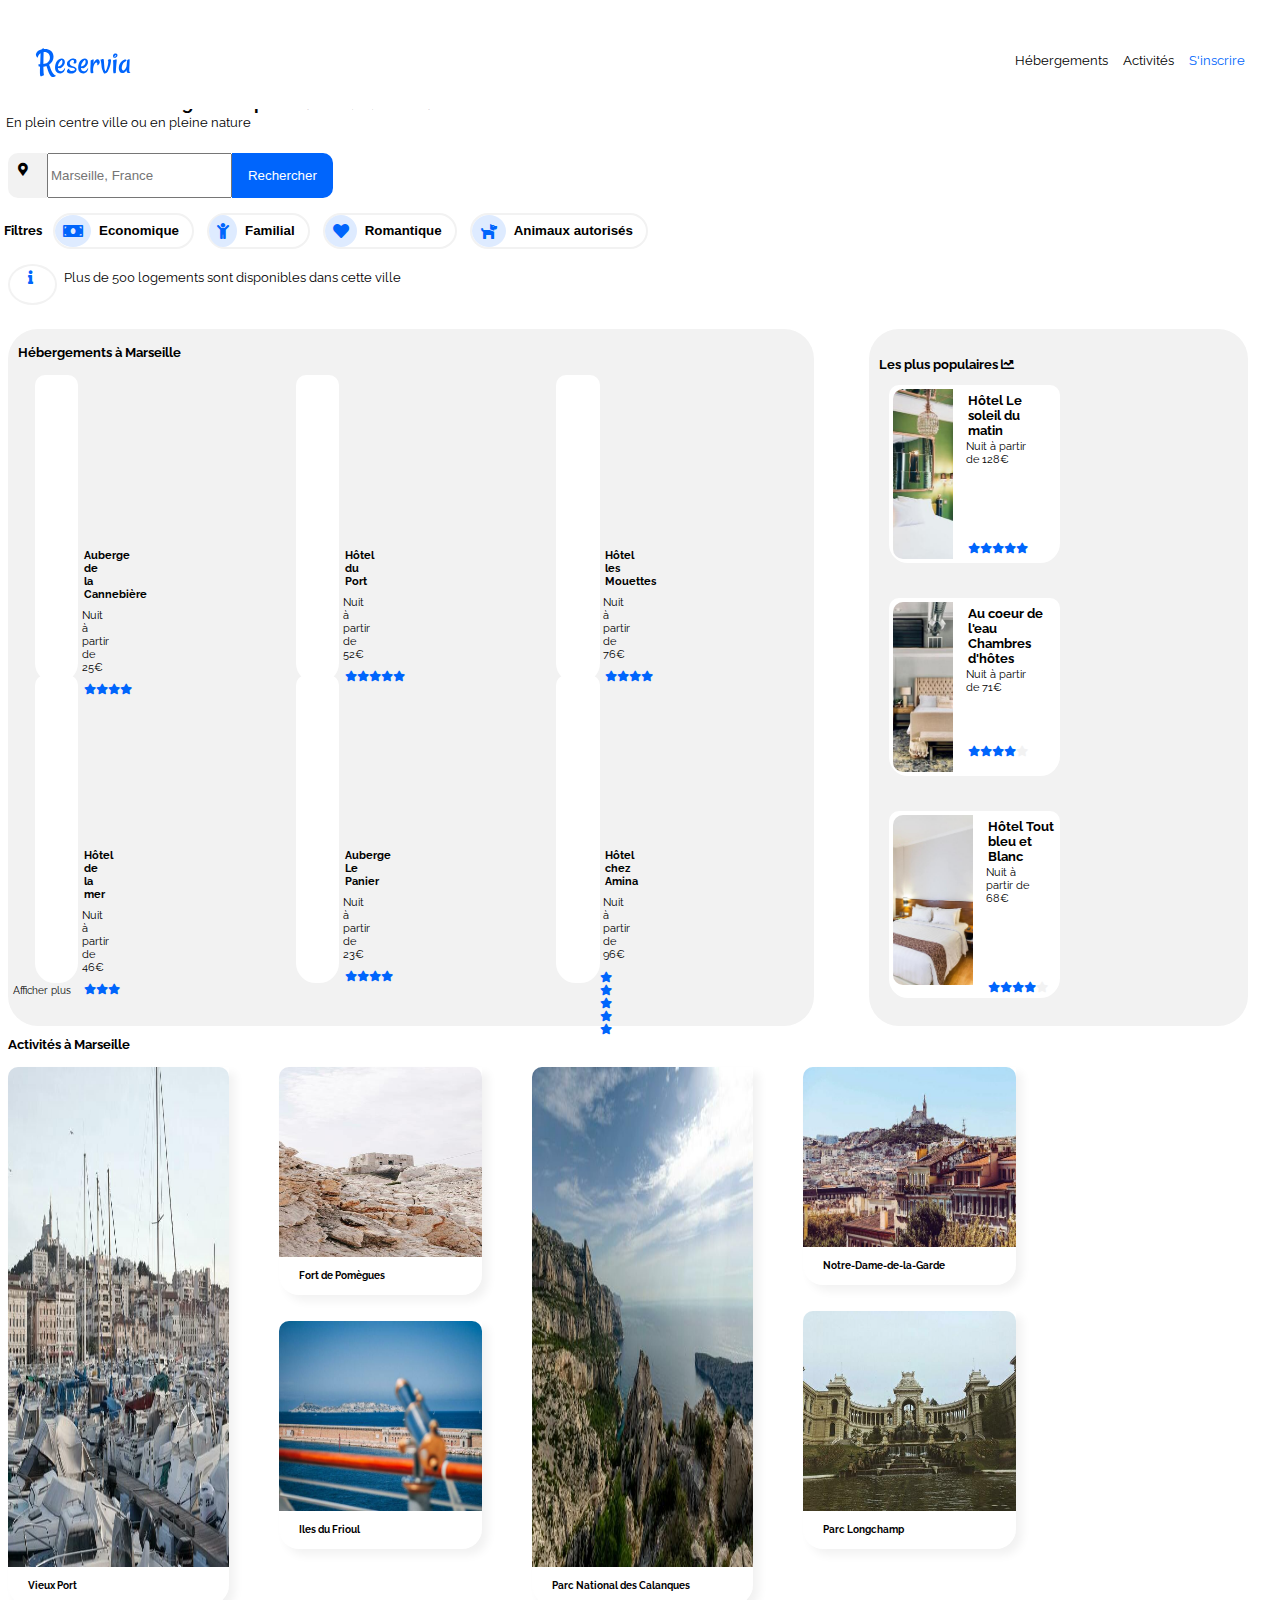
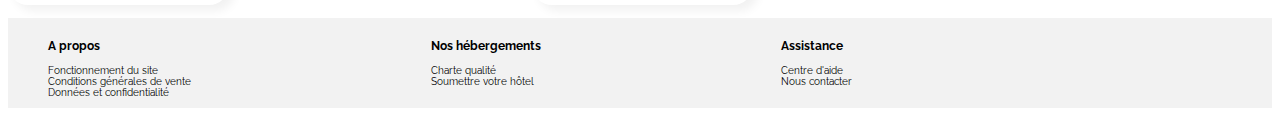
==== index.html @ f4770262 "maj" ====
<!DOCTYPE html>
<html lang=fr>
	<head>
		<meta charset="utf-8" />
		<link rel="stylesheet" href="reservia.css"/>
		<link rel="preconnect" href="https://fonts.gstatic.com">
		<link href="https://fonts.googleapis.com/css2?family=Raleway&display=swap" rel="stylesheet">
		<link rel="stylesheet" href="https://cdnjs.cloudflare.com/ajax/libs/font-awesome/5.13.1/css/all.min.css" /> <!--permet d'ajouter les icônes-->
		<title>Reservia</title>
	</head>

	<body>
		<header>
			<div class="Reservia_logo"><img src="images/logo/Reservia.svg" alt="Reservia" class= "titre"></div>
				<ul>
					<li class="menuH"><a href="#hebergements">Hébergements</a></li><!--Hébergements et activités ancres menant aux sections-->
					<li class="menuA"><a href="#Activites">Activités</a></li>
					<li class="inscription"><a href="#">S'inscrire</a></li>
				</ul>
		</header>

		<nav>
			<h2>Trouvez votre hébergement pour des vacances de rêve</h2>
			<p>En plein centre ville ou en pleine nature </p>

			<form method="post" action="traitement.php">
				<div class="rechercher">
					<i class="fas fa-map-marker-alt"></i>
					<input type="search" placeholder="Marseille, France" class="champs_recherche" /><input type="submit" value="Rechercher" class="bouton_rechercher"/><button type="submit" class="search_icon"><i class="fas fa-search"></i></button>
				</div>
				<br/>
				<div class="filtres">
						<p>Filtres</p>
						<div class="cash"><i class="fas fa-money-bill"></i><input type="button" value="Economique" class="money"></div>
						<div class="child"><i class="fas fa-child"></i><input type="button" value="Familial" class="famille"></div>
						<div class="heart"><i class="fas fa-heart"></i><input type="button" value="Romantique" class="romantique"></div>
						<div class="dog"><i class="fas fa-dog"></i><input type="button" value="Animaux autorisés" class="animaux"></div>
				</div>
			</form>
			<br/>
			<div class="info"><i class="fas fa-info"></i>Plus de 500 logements sont disponibles dans cette ville</div><br/>
		
		</nav>
		<section>
			<div id="hebergements">
				<h2>Hébergements à Marseille</h2>
				<div id="logements"> 
					<div id="Cannebiere" class="vignetteH ombre">
						<a href="" target="blank">
							<figure id="cannebiere">
								<figcaption id="cannebiere_text">
									<img src="images/hebergements/3_medium/marcus-loke-WQJvWU_HZFo-unsplash.jpg" alt="Auberge de la Cannebière" >
									<div id="textC">
										<h3>Auberge de la Cannebière</h3>
										<p>Nuit à partir de 25€</p>
										<div id="stars">
											<i class="fas fa-star"></i><i class="fas fa-star"></i><i class="fas fa-star"></i><i class="fas fa-star"></i><i class="fas fa-star stars_blank"></i>
										</div>
									</div>
								</figcaption>
							</figure>
						</a>
					</div>

					<div id="Port" class="vignetteH ombre">
						<a href="" target="blank">
							<figure id="port">
								<figcaption id="port_text">
									<img src="images/hebergements/4_small/fred-kleber-gTbaxaVLvsg-unsplash.jpg" alt="Hôtel du Port">
									<div id="textPort">
										<h3>Hôtel du Port</h3>
										<p>Nuit à partir de 52€</p>
										<div id="starsP">
											<i class="fas fa-star"></i><i class="fas fa-star"></i><i class="fas fa-star"></i><i class="fas fa-star"></i><i class="fas fa-star"></i>
										</div>
									</div>
								</figcaption>
							</figure>
						</a>
					</div>

					<div id="Mouette" class="vignetteH ombre">
						<a href="" target="blank">
							<figure id="mouettes">
								<figcaption id="mouettes_text">
									<img src="images/hebergements/4_small/reisetopia-B8WIgxA_PFU-unsplash.jpg" alt="Hôtel les Mouettes">
									<div id="textM">
										<h3>Hôtel les Mouettes</h3>
										<p>Nuit à partir de 76€</p>
										<div id="starsM">
											<i class="fas fa-star"></i><i class="fas fa-star"></i><i class="fas fa-star"></i><i class="fas fa-star"></i><i class="fas fa-star stars_blank"></i>	
										</div>
									</div>
								</figcaption>
							</figure>
						</a>
					</div>

					<div id="Mer" class="vignetteH ombre">
						<a href="" target="blank">
							<figure id="mer">
								<figcaption id="mer_text">
									<img src="images/hebergements/4_small/annie-spratt-Eg1qcIitAuA-unsplash.jpg" alt="Hôtel de la mer">
									<div id="textMer">
										<h3>Hôtel de la mer</h3>
										<p>Nuit à partir de 46€</p>
										<div id="starsMer">
											<i class="fas fa-star"></i><i class="fas fa-star"></i><i class="fas fa-star"></i><i class="fas fa-star stars_blank"></i><i class="fas fa-star stars_blank"></i>
										</div>
									</div>
								</figcaption>
							</figure>
						</a>
					</div>

					<div id="Panier" class="vignetteH ombre">
						<a href="" target="blank">
							<figure id="panier">
								<figcaption id="panier_text">
									<img src="images/hebergements/4_small/nicate-lee-kT-ZyaiwBe0-unsplash.jpg" alt="Auberge le Panier">
									<div id="textP">
										<h3>Auberge Le Panier</h3>
										<p>Nuit à partir de 23€</p>
										<div id="starspanier">
											<i class="fas fa-star"></i><i class="fas fa-star"></i><i class="fas fa-star"></i><i class="fas fa-star"></i><i class="fas fa-star stars_blank"></i>
										</div>
									</div>
								</figcaption>
							</figure>
						</a>
					</div>

					<div id="Amina" class="vignetteH ombre">
						<a href="" target="blank">
							<figure id="amina">
								<figcaption id="amina_text">
									<img src="images/hebergements/4_small/febrian-zakaria-M6S1WvfW68A-unsplash.jpg" alt="Hôtel chez Amina">
									<div id="textA">
										<h3>Hôtel chez Amina</h3>
										<p>Nuit à partir de 96€</p>
										<div id="starsA">
											<i class="fas fa-star"></i><i class="fas fa-star"></i><i class="fas fa-star"></i><i class="fas fa-star"></i><i class="fas fa-star"></i>
										</div>
									</div>
								</figcaption>
							</figure>
						</a>
					</div>
				</div>
				<div id="afficher"><a href="" target="blank">Afficher plus</a></div>
			</div>
			<aside>
				<div id="populaires">
				<h3>Les plus populaires <i class="fas fa-chart-line"></i></h3>
					<div id="pop">
						<div id="Soleil" class="vignetteP">
							<a href="" target="blank">
								<figure id="soleil">
									<figcaption id="text_soleil">
										<img src="images/hebergements/4_small/emile-guillemot-Bj_rcSC5XfE-unsplash.jpg" alt="Hôtel Le soleil du matin">
										<div id="text_sun">
											<h3>Hôtel Le soleil du matin</h3>
											<p>Nuit à partir de 128€</p><br/>
											<div id="starsS" class="starsPop">
												<i class="fas fa-star"></i><i class="fas fa-star"></i><i class="fas fa-star"></i><i class="fas fa-star"></i><i class="fas fa-star"></i>
											</div>
										</div>
									</figcaption>
								</figure>
							</a>
						</div>

						<div id="Eau" class="vignetteP">
							<a href="" target="blank">
								<figure id="eau">
									<figcaption id="text_eau">
										<img src="images/hebergements/4_small/aw-creative-VGs8z60yT2c-unsplash.jpg" alt="Au coeur de l'eau chambres d'hôtes">
										<div id="text_water">
											<h3>Au coeur de l'eau Chambres d'hôtes</h3>
											<p>	Nuit à partir de 71€</p><br/>
											<div id="starsE" class="starsPop">
												<i class="fas fa-star"></i><i class="fas fa-star"></i><i class="fas fa-star"></i><i class="fas fa-star"></i><i class="fas fa-star stars_blank_b"></i>
											</div>
										</div>
									</figcaption>
								</figure>
							</a>
						</div>

						<div id="Blanc" class="vignetteP">
							<a href="" target="blank">
								<figure id="blanc">
									<figcaption id="text_blanc">
										<img src="images/hebergements/4_small/febrian-zakaria-sjvU0THccQA-unsplash.jpg" alt="Hôtel tout bleu et blanc">
										<div id="text_white">
											<h3>Hôtel Tout bleu et Blanc</h3>
											<p>Nuit à partir de 68€</p><br/>
											<div id="starsB" class="starsPop">
												<i class="fas fa-star"></i><i class="fas fa-star"></i><i class="fas fa-star"></i><i class="fas fa-star"></i><i class="fas fa-star stars_blank_b"></i>
											</div>	
										</div>
									</figcaption>
								</figure>
							</a>	
						</div>
					</div>
				</div>
			</aside>
		</section>

		<article>
			<h2>Activités à Marseille</h2>
			<div id="Activites">
				<div id="Vieux" class="vignetteA ombre">
					<a href="" target="blank">
						<figure id="Vieux_port" >
							<figcaption id="Vieux_port_text">
							<img src="images/activites/4_small/reno-laithienne-QUgJhdY5Fyk-unsplash.jpg" alt="Vieux Port">
							<h3>Vieux Port</h3>
							</figcaption>
						</figure>
					</a>
				</div>

				<div id="fort_iles">
					<div id="Pomegues" class="vignetteA ombre">
						<a href="" target="blank">
							<figure id="Fort">
								<figcaption id="Fort_text">
								<img src="images/activites/4_small/paul-hermann-QFTrLdQIRhI-unsplash.jpg" alt="Fort de Pomègues">
								<h3>Fort de Pomègues</h3>
								</figcaption>
							</figure>
						</a>
					</div>

					<div id="frioul" class="vignetteA ombre">
						<a href="" target="blank">
							<figure id="Iles">
								<figcaption id="Iles_text">
								<img src="images/activites/4_small/kevin-hikari-rV_Qd1l-VXg-unsplash.jpg" alt="Iles du Frioul">
								<h3>Iles du Frioul</h3>
								</figcaption>
							</figure>
						</a>
					</div>
				</div>

				<div id="Calanques" class="vignetteA ombre">
					<a href="" target="blank">
						<figure id="calanques">
							<figcaption id="calanques_text">
							<img src="images/activites/4_small/kilyan-sockalingum-NR8-cBCN3aI-unsplash.jpg" alt="Parc National des Calanques">
							<h3>Parc National des Calanques</h3>
							</figcaption>
						</figure>
					</a>
				</div>

				<div id="garde_longchamp">
					<div id="Dame" class="vignetteA ombre">
						<a href="" target="blank">
							<figure id="Garde">
								<figcaption id="garde_text">
								<img src="images/activites/4_small/florian-wehde-xW9e8gdotxI-unsplash.jpg" alt="Notre Dame de la Garde">
								<h3>Notre-Dame-de-la-Garde</h3>
								</figcaption>
							</figure>
						</a>
					</div>

					<div id="longchamp" class="vignetteA ombre">
						<a href="" target="blank">
							<figure id="Longchamp">
								<figcaption id="longchamp_text">
								<img src="images/activites/4_small/lena-paulin-wH2-EJoDcV0-unsplash.jpg" alt="Parc Longchamp">
								<h3>Parc Longchamp</h3>
								</figcaption>
							</figure>
						</a>
					</div>
				</div>
			</div>
		</article>
		
		<footer>
			<ul>
				<li><h3>A propos</h3></li>
				<li><a href="#">Fonctionnement du site</a></li>
				<li><a href="#">Conditions générales de vente</a></li>
				<li><a href="#">Données et confidentialité</a></li>
			</ul>

			<ul>
				<li><h3>Nos hébergements</h3></li>
				<li><a href="#">Charte qualité</a></li>
				<li><a href="#">Soumettre votre hôtel</a></li>
			</ul>

			<ul>
				<li><h3>Assistance</h3></li>
				<li><a href="#">Centre d'aide</a></li>
				<li><a href="#">Nous contacter</a></li>
			</ul>
		</footer>

	</body>
</html>
---- reservia.css ----
body
{
    background-color: white;
    font-family: 'Raleway', sans-serif;
}

.Reservia_logo
{
    position: fixed;
    top: 0;
    left: 0;
    padding-left: 15px;
    width: 100%;
    background-color: white;
    border: 20px white solid;
    border-radius: 10px 10px 10px 10px;
    padding-top: 20px;
}

header
{
    display: inline-block;
    justify-content: space-between;
    width: 100%;
    height: 60px;
    padding-top: 5px;
}

header ul
{
    display: flex;
    flex-wrap: wrap;
    list-style: none ; 
    vertical-align: top;
    margin-top: 5px;
    padding-top: 8px;
    position: fixed;
    top:0;
    right: 0;
    background-color:white;
    border: 20px white solid;
    border-radius: 10px 10px 10px 10px;
}

header li
{
    display: flex;
    margin-right: 15px;
    font-size: small;
    padding-top: 20px;
}

header li:hover
{
   color: #0065FC; 
   border-top: 2px #0065FC solid;
}



a
{
    color: black;
    text-decoration: none;
}

a:visited
{
    color: black;
    text-decoration: none;
}

a:active
{
    color: black;
    text-decoration: none;
}

.inscription a
{
    color: #0065FC;
}


h2
{
    font-size: large;
    font-weight: bolder;
    margin-bottom: auto;
    padding-bottom: 2px;
}


nav p
{
    font-size: smaller;
    padding-top: 2px;
    height: 15px;
}

.fa-map-marker-alt
{
    background: #F2F2F2;
    font-size: small;
    border: 10px #F2F2F2 solid;
    border-radius: 10px 0px 0px 10px;
    width:1.5%;
}

.rechercher
{
   display: flex;
   height: 45px;
   font-size: small;
   margin-top: 25px;
}

.search_icon
{
    display: none;
}

.bouton_rechercher
{
    color: white;
    background:#0065FC;
    border: 10px #0065FC solid;
    border-radius: 0px 10px 10px 0px;
}

.filtres, p, .cash, .child, .heart, .dog
{
    display: flex;
    align-items: center;
    margin: -2px;
    padding-right: 5px;
    justify-content:left;
    margin-right: 15px;
}

.filtres p
{
    font-weight: bold;
    margin-right: 8px;
    margin-top: -5px;
}

.filtres .fa-money-bill, .fa-child, .fa-heart, .fa-dog
{
    color:#0065FC;
    background-color: #DEEBFF; 
    border: 8px #DEEBFF solid;
    border-radius: 50%; 
}

.cash, .child, .heart, .dog
{
    border: 2px #F2F2F2 solid;
    border-radius:30px;
    width: auto;
}

.money, .famille, .romantique, .animaux
{
    background-color: white;
    border: 2px white solid;
    font-weight: bold;
}

.filtres :hover
{
    text-decoration: underline;
    color: #0065FC;
}

.info
{
    font-size: smaller;  
}

.fa-info
{
    color:#0065FC;
    border: #F2F2F2 solid 2px;
    border-radius: 50%;
    margin-right: 0.5%;
    width:1.5%;
    height: 32px;
    padding-left: 0.9%;
    padding-top: 5px;
}
#hebergements
{
    background-color: #F2F2F2;
    border-radius: 30px ;
    width: 100%;
    margin-right: 5px;
    margin-top: 5px;
    padding-top: 5px;
    padding-bottom: 15px;
    display: inline-block;
    vertical-align: top;
}

#logements
{
    display: grid;
    grid-template-columns: 30% 30% 30%;
    grid-template-rows: 300px 300px;
    margin-right: 10px;
    margin-left: 10px;
    column-gap: 25px;
}
#Cannebiere
{
    grid-column: 1;
    grid-row: 1;
}

#Port
{
    grid-column: 2;
    grid-row: 1;
}

#Mouette
{
    grid-column: 3;
    grid-row: 1;
}



#hebergements h2
{
    font-size: small;
    padding-left: 10px;
    padding-bottom: 15px;
}


#afficher
{
    font-size: x-small;
    text-decoration: none;
    color : black;
    padding-left: 5px;
    padding-bottom: 10px;
    padding-top: 10px;
}

.vignetteH
{
    background-color: white;
    border: 4px white solid;
    border-radius: 10px 10px 20px 20px;
    font-size: small;
    text-decoration: none;
    width: 100%;
    margin-left: 10px;
    height: 300px;
    
}

#cannebiere, #port, #mouettes, #mer, #panier, #amina
{
    height: 300px;
}

#cannebiere_text, #port_text, #mouettes_text, #mer_text, #panier_text
{
    height: 300px;
}
.vignetteH img
{
    border-radius: 10px 10px 0px 0px;
    height: 144px;
    object-fit:cover;
    width: 100%;
}

.vignetteH h3
{
    font-size: smaller;
    text-decoration: none ;
    color:black;
    font-weight: bold;
    padding-left: 5px;
    margin-bottom: 10px ;
    margin-top: 10px;
}

.vignetteH p
{
    font-size: smaller;
    text-decoration: none;
    color: black;
    padding-left: 5px;
    margin-bottom: 10px;
}

#stars , #starsP, #starsM, #starsMer, #starspanier
{
    font-size: smaller;
    text-decoration: none;
    color: #0065FC;
    padding-left: 5px;
    display: flex;
}

.stars_blank
{
    color: #F2F2F2;
}

#starsA
{
    font-size: smaller;
    text-decoration: none;
    color: #0065FC;
}

section
{
    display: flex;
}

#populaires
{
    background-color: #F2F2F2;
    border-radius: 30px ;
    width: 80%;
    margin-right: 5px;
    margin-top: 5px;
    padding-top: 15px;
    margin-left: 50px;
    padding-bottom: 15px;
    padding-right: 17px;
}

#populaires h3
{
    font-size: small;
    padding-left: 10px;
}

.vignetteP
{
    width: 95%;
    height: 200px;
}

#eau, #soleil, #blanc
{
    background-color: white;
    border: 4px white solid;
    border-radius: 10px 10px 20px 19px;
    width: 100%;
    font-size: small;
    text-decoration: none;
    margin-inline-start: 20px;
}

#eau img, #soleil img, #blanc img
{
    border-radius: 10px 0px 0px 10px;
    height: 170px; 
    object-fit: cover;
    margin-right: 15px;
    width: 40%;
}

#text_eau, #text_soleil, #text_blanc
{
    font-size: smaller;
    text-decoration: none ;
    color:black;
    display: flex;
    align-content: space-around;
    width: 100%;
}

#text_eau h3, #text_soleil h3, #text_blanc h3
{
    margin-bottom: 4px;
    padding-left: 0;
    margin-top: 4px;
}

#starsE, #starsS, #starsB
{
    color: #0065FC;
    padding-top: 40px;
}

#starsS, #starsB
{
    padding-top: 65px;
}

.stars_blank_b
{
    color: #F2F2F2;
}

article h2
{
    font-size: small;
}

#Activites
{
    display: flex;
    flex-wrap: wrap;
    justify-content: flex-start;
    height: auto;
}

#Activites h3
{
    font-size: x-small;
    padding-left: 20px;
}

#Vieux_port
{
    background-color: white;
    box-shadow: 6px 6px 10px #F2F2F2;
    border-bottom: 4px white solid;
    border-bottom-left-radius: 20px;
    border-bottom-right-radius: 20px;
    width: 30%;
    font-size: small;
    text-decoration: none;
    margin-right: 10px;
    margin-left: 0px;
}

#Vieux_port img
{
    border-radius: 10px 10px 0px 0px;
    height: 500px; 
    width: 100%;
    margin-right: 10px;
}

#Fort
{
    background-color: white;
    box-shadow: 6px 6px 10px #F2F2F2;
    border-bottom: 4px white solid;
    border-bottom-left-radius: 20px;
    border-bottom-right-radius: 20px;
    font-size: small;
    text-decoration: none;
    margin-right: 10px;
}

#Fort img
{
    border-radius: 10px 10px 0px 0px;
    width: 50%;
    margin-right: 10px;
}

#Iles
{
    background-color: white;
    box-shadow: 6px 6px 10px #F2F2F2;
    border-bottom: 4px white solid;
    border-bottom-left-radius: 20px;
    border-bottom-right-radius: 20px;
    font-size: small;
    text-decoration: none;
    margin-right: 10px;
}

#Iles img
{
    border-radius: 10px 10px 0px 0px;
    width: 100%;
    margin-right: 10px;
}

#fort_iles
{
    display: flex;
    flex-direction: column;
    width: 20%;
}

#fort_iles img
{
    height: 190px;
    width: 100%;
}

#calanques
{
    background-color: white;
    box-shadow: 6px 6px 10px #F2F2F2;
    border-bottom: 4px white solid;
    border-bottom-left-radius: 20px;
    border-bottom-right-radius: 20px;
    width: 30%;
    font-size: small;
    text-decoration: none;
    margin-right: 10px;
}

#calanques img
{
    border-radius: 10px 10px 0px 0px;
    height: 500px; 
    width: 100%;
    margin-right: 10px;
    margin-left: 0px;
}

#garde_longchamp
{
    display: flex;
    flex-direction: column;
    width:20% ;
}

#Garde
{
    background-color: white;
    box-shadow: 6px 6px 10px #F2F2F2;
    border-bottom: 4px white solid;
    border-bottom-left-radius: 20px;
    border-bottom-right-radius: 20px;
    font-size: small;
    text-decoration: none;
    margin-right: 0px;
    padding-left: 0px;
}

#Garde img
{
    border-radius: 10px 10px 0px 0px;
    height:180px; 
    width: 100%;
    margin-right: 0px;
}

#Longchamp
{
    background-color: white;
    box-shadow: 6px 6px 10px #F2F2F2;
    border-bottom: 4px white solid;
    border-bottom-left-radius: 20px;
    border-bottom-right-radius: 20px;
    font-size: small;
    text-decoration: none;
    margin-right: 0px;
}

#Longchamp img
{
    border-radius: 10px 10px 0px 0px;
    width: 100%;
    height: 200px;
    margin-right: 0px;
}

footer
{
    background-color: #F2F2F2;
    display: flex;
    flex-wrap: wrap;
    align-content: space-between ;
}

footer ul
{
    list-style: none;
    font-size: x-small;
    padding-right: 200px
}


@media screen and (min-width: 1440px)
{
    body
    {
        width: auto;
    }

    .search_icon
    {
    display: none;
    }

    .fa-info
    {
        width:1.4%;
        height: 32px;
        padding-left: 0.8%;
        padding-top: 5px;
    }

    #hebergements
    {
        width: 100%;
    }

    #populaires
    {
        width: auto;
    }

    .vignetteH
    {
        width: 100%;
        margin-left: 12px;
        height: 250px;
        margin-bottom: 35px;
    }

    #cannebiere, #port, #mouettes, #mer, #panier, #amina
    {
        margin:5px;
    }

    #Activites
    {
        width: auto;
    }

    #Vieux_port, #calanques
    {
        width: 17em;
    }

    #Vieux_port img, #calanques img
    {
        width: 100%;
    }

    #fort_iles, #garde_longchamp
    {
        width: 21%;
    }

    #fort_iles img, #garde_lonchamp img
    {
        width: 100%;
    }
}

@media screen and (max-width: 1440px)
{
    body
    {
        width: auto;
    }

    .search_icon
    {
    display: none;
    }

    .fa-info
    {
        width:2.2%;
        height: 32px;
        padding-left: 1.4%;
        padding-top: 5px;
    }

    #hebergements
    {
        width: auto;
    }


   .vignetteP
   {
       width: 45%;
   }

    #eau img, #soleil img
    {
        width: 37%;
    }

    #blanc img
    {
        width:49% ;
    }

    .vignetteH
    {
        width: 15%;
        margin-inline-start: 17px;
    }

    #cannebiere img, #port img, #mouettes img, #mer img, #panier img, #amina img
    {
        width: 100%;
    }

    #Activites
    {
        width: auto;
    }


    #Vieux_port, #calanques
    {
        width:17em;
    }

    #Vieux_port img, #calanques img
    {
        width: 100%;
        height: 500px;
    }

    #fort_iles, #garde_longchamp
    {
        width: 20%;
    }

    #fort_iles img, #garde_lonchamp img
    {
        width:100%;
    }
}

@media screen and (width: 1440px)
{
    .fa-info
    {
        width:1.5%;
        height: 32px;
        padding-left: 0.9%;
        padding-top: 5px;
    }
}

@media screen and (width: 1024px)
{
    body
    {
        width: auto;
    }

    .search_icon
    {
    display: none;
    }

    #hebergements
    {
        width: auto;
    }

    section 
    {
        display: flex;
        flex-direction: column-reverse;
    }

    #populaires
    {
        width: auto;
        margin-left: 0px;
        margin-right: 5px;
    }

    #pop
    {
        display: flex;
        flex-wrap: wrap;
        width: 85%;
    }

    .vignetteP
    {
        width: 85%;
    }
    
    #eau img, #soleil img, #blanc img
    {
        width: 30%;
    }
   

    #cannebiere, #port, #mouettes, #mer, #panier, #amina
    {
        width: 25%;
    
    }

    #cannebiere img, #port img, #mouettes img, #mer img, #panier img, #amina img
    {
        width: 100%;
    }

    #Activites
    {
        width: auto;

    }

    #Vieux_port, #calanques
    {
        width: 12em;
        height: 480px;
    }

    #Vieux_port img, #calanques img
    {
        width: 100%;
        height: 400px;
    }

    #fort_iles, #garde_longchamp
    {
        width: 18%;
    }

    #fort_iles img
    {
        width:100%;
        height: 115px;
    }

    #Garde img
    {
        width:100%;
        height: 100px;
    }

    #Longchamp img
    {
        width: 100%;
        height: 135px;
    }

    footer ul
    {
        padding-right: 10px;
    }
}

@media all and (device-width: 768px)
{
    body
    {
        width: auto;
    }

    .search_icon
    {
    display: none;
    }

    #hebergements
    {
        width: auto;
    }

    section 
    {
        display: flex;
        flex-direction: column-reverse;
    }

    #populaires
    {
        width: auto;
        margin-left: 0px;
        margin-right: 5px;
    }

    #pop
    {
        display: flex;
        flex-wrap: wrap;
        width: 89%;
    }

    #blanc img, #eau img, #soleil img
    {
        width: 30%;
    }

    .starsPop
    {
        margin-top: 30px;
    }


    #cannebiere, #port, #mouettes, #mer, #panier, #amina
    {
        width: 25%;
    
    }

    #cannebiere img, #port img, #mouettes img, #mer img, #panier img, #amina img
    {
        width: 100%;
    }


    #Activites
    {
        width: auto;
        display: grid;
        grid-template-columns: 1fr 1fr 1fr;
        grid-template-rows: 300px 300px;
    }

    .vignetteA
    {
        width: 100%;
    }


    #Vieux
    {
        grid-column: 1;
        grid-row: 1;
        height: 144px;
    }

    #Vieux_port.vignetteA, #calanques.vignetteA
    {
        width: 90%;
    }

    #Fort.vignetteA, #Garde.vignetteA, #Iles.vignetteA, #Longchamp.vignetteA
    {
        width: 450%;
    }

    #Fort, #Iles, #Longchamp, #Garde
    {
        margin-left: 20px;
    }

    #Vieux_port img, #calanques img, #Fort img, #Garde img, #Iles img, #Longchamp img
    {
        width: 100%;
        height: 144px;
    }

    .vignetteA
    {
        margin-bottom: 40px;
    }

    #Vieux_port
    {
        margin-bottom: 0;
    }

    #calanques
    {
        margin-top: 0;
    }

    #calanques, #Vieux_port
    {
        margin-inline-start: 20px;
    }

    #Pomegues
    {
        grid-column: 2;
        grid-row: 1;
    }

    #frioul
    {
        grid-column: 3;
        grid-row: 1;
    }

    #Calanques
    {
        grid-column: 1;
        grid-row: 2;
    }

    #Dame
    {
        grid-column: 2;
        grid-row: 2;
    }

    #longchamp
    {
        grid-column: 3;
        grid-row: 2;
    }

    footer ul
    {
        padding-right: 10px;
    }
}

@media all and (max-device-width: 425px)
{
    body
    {
        width: auto;
    }

    h2, h3
    {
        font-weight: bolder;
    }

    header
    {
        display: inline-block;
        width: 100%;
        font-size: larger;
        align-items: flex-start;
        background: none;
    }

    .Reservia_logo
    {
        font-size: larger;
        height: 150px;
        width: 96%;
        border-width: 10px;
    }
    header ul
    {   
        width: 100%;
        color: #0065FC;
        font-weight: bold;
        flex-direction: row;
        flex-wrap: wrap-reverse;
        padding-left: 0px;
        border: none;
        background: none;
    }

    header li 
    {
        font-size: medium;
    }

    header a
    {
        padding-top: 70px;
        width: 30%;
        padding-left: 80px;
    }

    .inscription
    {
        position: fixed;
        top: 10px;
        right: 2px;
    }

    .inscription a
    {
        padding-top: 5px;
    }

    .menuH
    {
        border-bottom: 6px #F2F2F2 solid;
        position:fixed;
        top: 20px;
        left: 50px;
        width: 45%;
    }

    .menuA
    {
        border-bottom: 6px #F2F2F2 solid;
        position: fixed;
        top: 20px;
        right:0px;
        width:45%;
    }


    header a :hover
    {
        border-bottom: 6px #0065FC solid;
        color: #0065FC;
    }

    nav
    {
        margin-top: 150px;
    }

    nav h2
    {
        font-size: medium;
        margin-left: 10px;
    }

    nav p
    {
        margin-top: 10px;
        margin-left: 15px;
        font-size: medium;
    }

    .fa-map-marker-alt
    {
        background: #F2F2F2;
        font-size: 1.7em;
        padding-top: 16px;
        padding-left: 20px;
        border: 10px #F2F2F2 solid;
        border-radius: 30px 0px 0px 30px;
        width: 5%;
        height: 65px;
    }

    .rechercher
    {
    display: flex;
    height: 100px;
    font-size: small;
    margin-top: 45px;
    width: 100%;
    font-size: medium;
    margin-left: 5px;
    }

    .champs_recherche
    {
        width: 55%;
        font-size: medium;
        height: 100px;
        border: 2px #F2F2F2 solid;
    }
    .bouton_rechercher
    {
        display:none;
    }

    .search_icon
    {
        color: white;
        background:#0065FC;
        border: 10px #0065FC solid;
        border-radius: 12px 12px 12px 12px;
        width: 10%;
        height: 100px;
        font-size: medium; 
        display: block;
    }

    .filtres
    {
        width: 100%;
        display: grid;
        grid-template-columns: 50% 50%;
        grid-template-rows: 100px 100px 100px 100px;
    }

    .filtres p
    {
        font-size: medium;
        width: 100%;
        margin-left: 15px;
    }

    .cash
    {
        grid-column: 1;
        grid-row: 2;
    }

    .child
    {
        grid-column: 2;
        grid-row: 2;
    }

    .heart
    {
        grid-column: 1;
        grid-row: 3;
    }

    .dog
    {
        grid-column: 1;
        grid-row: 4;
    }

    .cash, .child, .heart, .dog
    {
        font-size: large;
        width: 65%;
        margin-top: 15px;
        margin-left: 22px;
    }

    .money, .famille, .romantique, .animaux
    {
        font-size: medium;
        width: 100%;
    }
    
    .info
    {
        font-size: medium;
        width: 100%;
    }

    .fa-info-circle
    {
        font-size: medium;
        margin-right: 15px;
        margin-left: 15px;
    }

    #hebergements
    {
        width: auto;
        background-color: white;
    }

    section 
    {
        display: flex;
        flex-direction: column-reverse;
    }

    #populaires
    {
        width: auto;
        margin-left: 0px;
        margin-right: 5px;
    }

    #pop
    {
        display: flex;
        flex-direction: column;
        flex-wrap: wrap;
    }

    #populaires h3
    {
        font-size: larger;
    }

    #populaires h3 i
    {
        padding-left: 60%;
    }

    .vignetteP
    {
        width: 100%;
        height: 300px;
    }

    #soleil, #eau, #blanc
    {
        width: 95%;
        height: 250px;
    }

    #soleil img, #eau img, #blanc img
    {
        object-fit: cover;
        height: 250px;
    }

    #text_water, #text_sun, #text_white
    {
        font-size: large;
        padding-left: 20px;
        height: auto;
        width: 80%;
    }

    #logements
    {
        display: flex;
        flex-direction: column;
    }

    #hebergements h2
    {
        font-size: larger;
    }

    .vignetteH
    {
        border-radius: 20px 20px 20px 20px;
        height: 410px;
        width: 95%;
        margin-top: 10px;
        margin-bottom: 10px;
    }

    .ombre
    {
        box-shadow: 0px 0px 20px #F2F2F2;
    }

    #cannebiere, #port, #mouettes, #mer, #panier, #amina
    {
        margin-left: 5px;
        margin-right: 5px;
        margin-top: 5px;
        font-size: large;
        border: 5px solid white;
        height: 400px;
    }

    #cannebiere img, #port img, #mouettes img, #mer img, #panier img, #amina img
    {
        object-fit: cover ;
        height: 250px;
    }

    #cannebiere_text, #port_text, #mouettes_text, #mer_text, #panier_text
    {
        font-size: larger;
        height: 400px;
    }

    #amina_text
    {
        font-size: larger;
        padding-left: 5px;
    }

    #prixC, #prixP, #prixM, #prixMer, #prixPanier
    {
        font-size: large;
    }

    #prixA
    {
        font-size: large;
        padding-left: 5px;
    }

    #stars, #starsP, #starsM, #starsMer, #starspanier
    {
        font-size: large;
        margin-top: 5px;
    }

    #starsA
    {
        font-size: large;
        padding-left: 5px;
        margin-top: 5px;
    }

    #afficher
    {
        font-size: large;
        padding-left: 15px;
        margin-top: 30px;
    }

    article h2
    {
        font-size: larger;
        margin-left: 15px;
    }

    #Activites
    {
        width: auto;
        font-size: larger;
        display: flex;
        flex-direction: column;
    }

    #Activites h3
    {
        font-size: larger;
    }

    .vignetteA
    {
        border-radius: 20px 20px 20px 20px;
        height: 350px;
        width: 95%;
        margin-top: 20px;
        margin-bottom: 20px;
        margin-left: 17px;
    }

    #Vieux_port_text, #Fort_text, #Iles_text, #calanques_text, #garde_text, #longchamp_text
    {
        font-size: larger;
        height: 350px;
        width: 100%;
    }

    #Vieux_port, #calanques
    {
        width: 100%;
        margin: 0;
        border-radius: 20px 20px 20px 20px;
    }

    #Vieux_port img, #calanques img
    {
        object-fit: cover;
        height: 250px;
    }

    #fort_iles, #garde_longchamp
    {
        width: 100%;
        margin: 0;
    }

    #Fort, #Iles, #Garde, #Longchamp
    {
        width: 100%;
        margin: 0;
    }

    #fort_iles img

    {
        object-fit: cover;
        height: 250px;
    }

    #Garde img
    {
        object-fit: cover;
        height: 250px;
    }

    #Longchamp img
    {
        object-fit: cover;
        height: 250px;
    }

    footer
    {
        display: flex;
        flex-direction: column;
        font-size: large;
        justify-content: center;
    }
    footer li
    {
        font-size: larger ;
    }
}
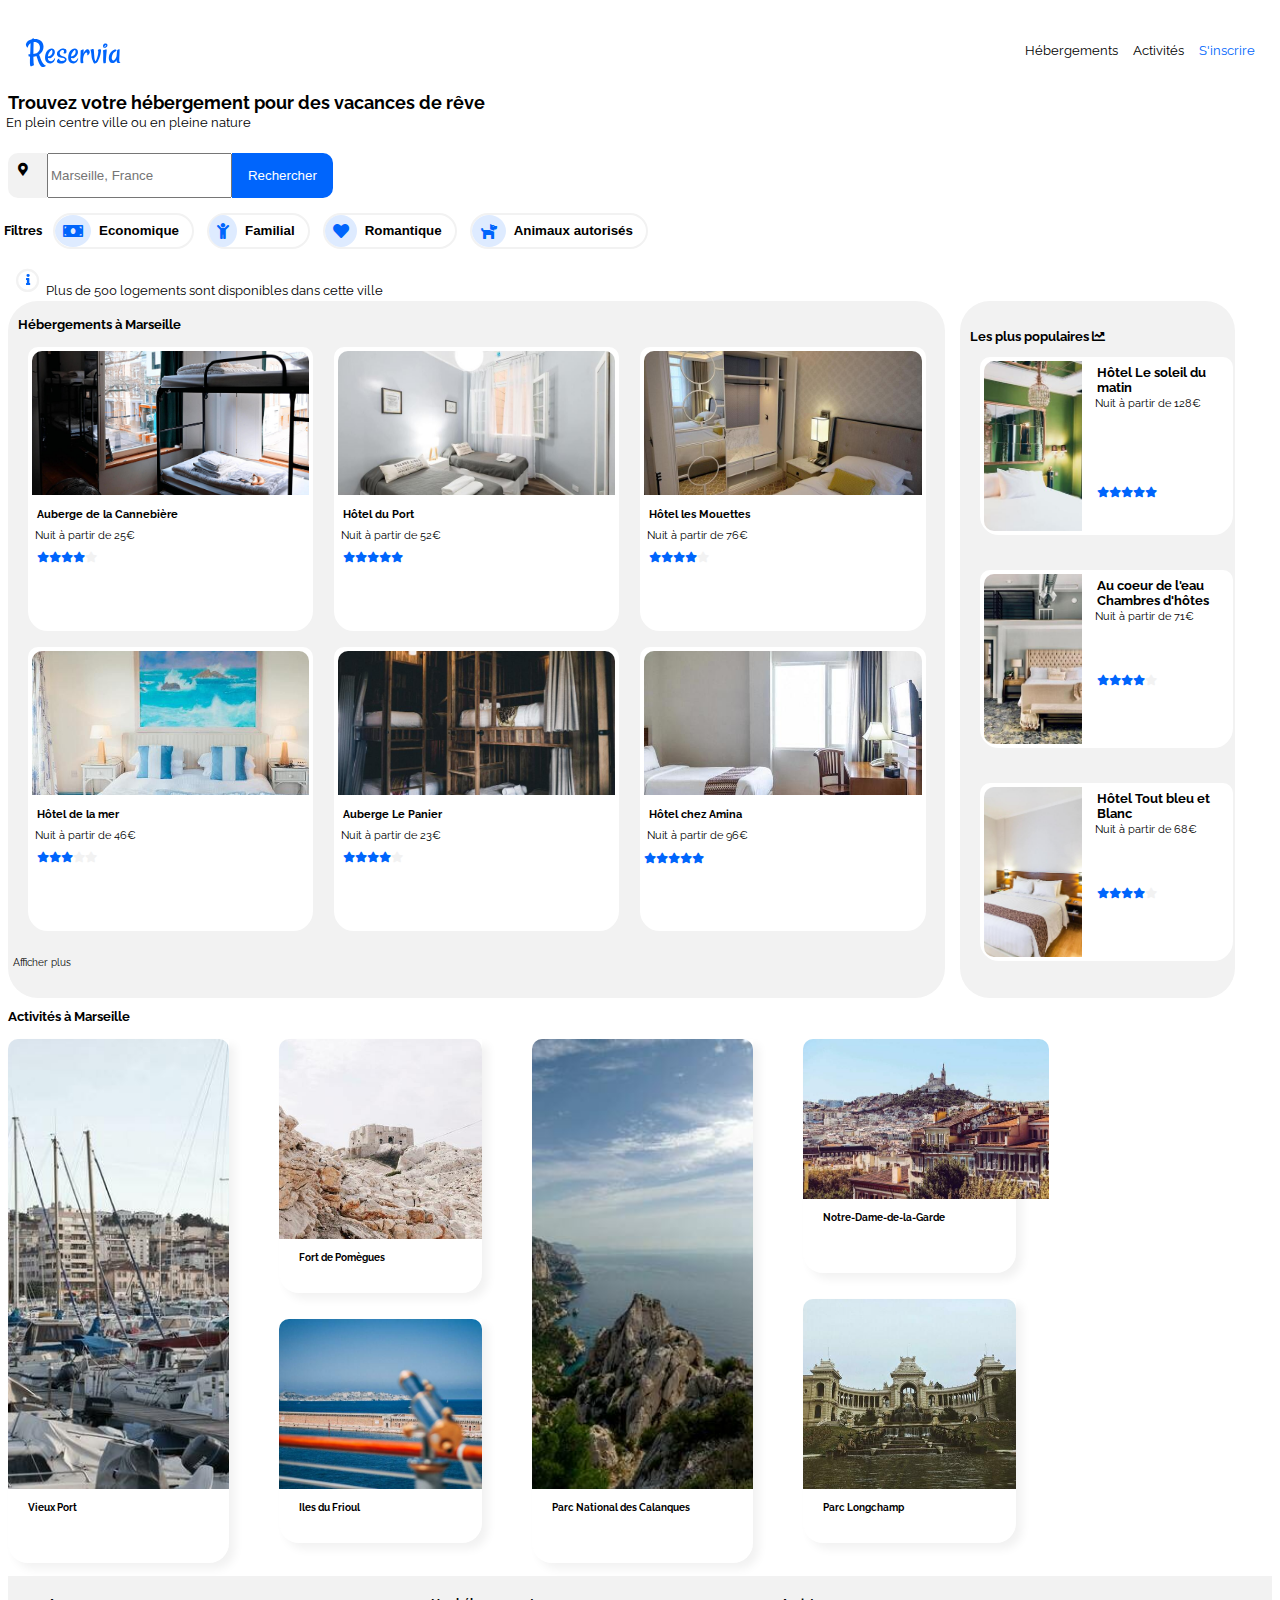
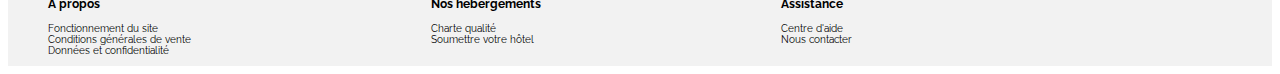
==== commit 4bfae451: "maj i" ====
--- a/index.html
+++ b/index.html
@@ -38,7 +38,13 @@
 				</div>
 			</form>
 			<br/>
-			<div class="info"><i class="fas fa-info"></i>Plus de 500 logements sont disponibles dans cette ville</div><br/>
+            <div class="info">
+                <span class="fa-stack fa-1x">
+                    <i class="far fa-circle fa-stack-1x"></i>
+                    <i class="fas fa-info fa-stack-1x"></i>
+                </span>
+                <p>Plus de 500 logements sont disponibles dans cette ville</p>
+            </div>
 		
 		</nav>
 		<section>
--- a/reservia.css
+++ b/reservia.css
@@ -12,7 +12,7 @@
     padding-left: 15px;
     width: 100%;
     background-color: white;
-    border: 20px white solid;
+    border: 10px white solid;
     border-radius: 10px 10px 10px 10px;
     padding-top: 20px;
 }
@@ -34,11 +34,12 @@
     vertical-align: top;
     margin-top: 5px;
     padding-top: 8px;
+    margin-bottom: 10px;
     position: fixed;
     top:0;
     right: 0;
     background-color:white;
-    border: 20px white solid;
+    border: 10px white solid;
     border-radius: 10px 10px 10px 10px;
 }
 
@@ -175,20 +176,29 @@
 
 .info
 {
-    font-size: smaller;  
-}
-
+    display: flex;
+    flex-direction: row;
+}
+
+.info p
+{
+    margin-top: 17px;
+}
 .fa-info
 {
     color:#0065FC;
-    border: #F2F2F2 solid 2px;
-    border-radius: 50%;
-    margin-right: 0.5%;
-    width:1.5%;
-    height: 32px;
-    padding-left: 0.9%;
-    padding-top: 5px;
-}
+    padding-bottom: 5px;
+    margin-bottom: 10px;
+    padding-top: 0;
+    font-size: 0.7em;
+}
+
+.fa-circle
+{
+    color: #F2F2F2;
+    font-size: 1.5em;
+}
+
 #hebergements
 {
     background-color: #F2F2F2;
@@ -252,7 +262,7 @@
 .vignetteH
 {
     background-color: white;
-    border: 4px white solid;
+    border: 2px white solid;
     border-radius: 10px 10px 20px 20px;
     font-size: small;
     text-decoration: none;
@@ -414,6 +424,7 @@
     flex-wrap: wrap;
     justify-content: flex-start;
     height: auto;
+    margin-bottom: 20px;
 }
 
 #Activites h3
@@ -423,6 +434,88 @@
 }
 
 #Vieux_port
+{
+    background-color: white;
+    box-shadow: 6px 6px 10px #F2F2F2;
+    border-bottom: 4px white solid;
+    border-bottom-left-radius: 20px;
+    border-bottom-right-radius: 20px;
+    font-size: small;
+    width: 30%;
+    text-decoration: none;
+    margin-right: 10px;
+    margin-left: 0px;
+}
+
+#Vieux, #Calanques
+{
+    height: 450px;
+}
+
+#Vieux_port img, #calanques img
+{
+    border-radius: 10px 10px 0px 0px;
+    height: 450px; 
+    object-fit: cover;
+    margin-right: 10px;
+}
+
+#Fort
+{
+    background-color: white;
+    box-shadow: 6px 6px 10px #F2F2F2;
+    border-bottom: 4px white solid;
+    border-bottom-left-radius: 20px;
+    border-bottom-right-radius: 20px;
+    font-size: small;
+    height: 250px;
+    text-decoration: none;
+    margin-right: 10px;
+}
+
+#Fort img
+{
+    border-radius: 10px 10px 0px 0px;
+    height: 200px;
+    object-fit: cover;
+    margin-right: 10px;
+}
+
+#Iles
+{
+    background-color: white;
+    box-shadow: 6px 6px 10px #F2F2F2;
+    border-bottom: 4px white solid;
+    border-bottom-left-radius: 20px;
+    border-bottom-right-radius: 20px;
+    font-size: small;
+    height: 220px;
+    text-decoration: none;
+    margin-right: 10px;
+}
+
+#Iles img
+{
+    border-radius: 10px 10px 0px 0px;
+    height: 170px;
+    object-fit: cover;
+    margin-right: 10px;
+}
+
+#Frioul
+{
+    height: 220px;
+}
+
+#fort_iles
+{
+    display: flex;
+    flex-direction: column;
+    width: 20%;
+}
+
+
+#calanques
 {
     background-color: white;
     box-shadow: 6px 6px 10px #F2F2F2;
@@ -433,89 +526,9 @@
     font-size: small;
     text-decoration: none;
     margin-right: 10px;
-    margin-left: 0px;
-}
-
-#Vieux_port img
-{
-    border-radius: 10px 10px 0px 0px;
-    height: 500px; 
-    width: 100%;
-    margin-right: 10px;
-}
-
-#Fort
-{
-    background-color: white;
-    box-shadow: 6px 6px 10px #F2F2F2;
-    border-bottom: 4px white solid;
-    border-bottom-left-radius: 20px;
-    border-bottom-right-radius: 20px;
-    font-size: small;
-    text-decoration: none;
-    margin-right: 10px;
-}
-
-#Fort img
-{
-    border-radius: 10px 10px 0px 0px;
-    width: 50%;
-    margin-right: 10px;
-}
-
-#Iles
-{
-    background-color: white;
-    box-shadow: 6px 6px 10px #F2F2F2;
-    border-bottom: 4px white solid;
-    border-bottom-left-radius: 20px;
-    border-bottom-right-radius: 20px;
-    font-size: small;
-    text-decoration: none;
-    margin-right: 10px;
-}
-
-#Iles img
-{
-    border-radius: 10px 10px 0px 0px;
-    width: 100%;
-    margin-right: 10px;
-}
-
-#fort_iles
-{
-    display: flex;
-    flex-direction: column;
-    width: 20%;
-}
-
-#fort_iles img
-{
-    height: 190px;
-    width: 100%;
-}
-
-#calanques
-{
-    background-color: white;
-    box-shadow: 6px 6px 10px #F2F2F2;
-    border-bottom: 4px white solid;
-    border-bottom-left-radius: 20px;
-    border-bottom-right-radius: 20px;
-    width: 30%;
-    font-size: small;
-    text-decoration: none;
-    margin-right: 10px;
-}
-
-#calanques img
-{
-    border-radius: 10px 10px 0px 0px;
-    height: 500px; 
-    width: 100%;
-    margin-right: 10px;
-    margin-left: 0px;
-}
+}
+
+
 
 #garde_longchamp
 {
@@ -535,13 +548,14 @@
     text-decoration: none;
     margin-right: 0px;
     padding-left: 0px;
+    height: 230px;
 }
 
 #Garde img
 {
     border-radius: 10px 10px 0px 0px;
     height:180px; 
-    width: 100%;
+    object-fit: cover;
     margin-right: 0px;
 }
 
@@ -553,6 +567,7 @@
     border-bottom-left-radius: 20px;
     border-bottom-right-radius: 20px;
     font-size: small;
+    height: 240px;
     text-decoration: none;
     margin-right: 0px;
 }
@@ -560,8 +575,9 @@
 #Longchamp img
 {
     border-radius: 10px 10px 0px 0px;
+    object-fit: cover;
     width: 100%;
-    height: 200px;
+    height: 190px;
     margin-right: 0px;
 }
 
@@ -593,14 +609,6 @@
     display: none;
     }
 
-    .fa-info
-    {
-        width:1.4%;
-        height: 32px;
-        padding-left: 0.8%;
-        padding-top: 5px;
-    }
-
     #hebergements
     {
         width: 100%;
@@ -641,7 +649,13 @@
 
     #fort_iles, #garde_longchamp
     {
-        width: 21%;
+        width: 12em;
+    }
+
+    #Garde img
+    {
+        object-fit: cover;
+        width: 100%;
     }
 
     #fort_iles img, #garde_lonchamp img
@@ -662,43 +676,63 @@
     display: none;
     }
 
-    .fa-info
-    {
-        width:2.2%;
-        height: 32px;
-        padding-left: 1.4%;
-        padding-top: 5px;
-    }
-
     #hebergements
     {
-        width: auto;
-    }
-
-
-   .vignetteP
-   {
-       width: 45%;
-   }
-
-    #eau img, #soleil img
-    {
-        width: 37%;
-    }
-
-    #blanc img
-    {
-        width:49% ;
+        width:130%;
+    }
+
+    #logements
+    {
+        width: 100%;
+    }
+
+    #populaires
+    {
+        margin-left: 10px;
+    }
+
+    #eau img, #soleil img, #blanc img
+    {
+        object-fit: cover;
+        width: 40%;
+    }
+
+    #text_soleil, #text_eau, #text_blanc
+    {
+        height: 170px;
+    }
+
+    #eau, #soleil, #blanc
+    {
+        width: 100%;
+        height: 170px;
+    }
+
+    #starsE, #starsB
+    {
+        padding-top: 40px;
     }
 
     .vignetteH
     {
-        width: 15%;
-        margin-inline-start: 17px;
-    }
-
-    #cannebiere img, #port img, #mouettes img, #mer img, #panier img, #amina img
-    {
+        height: 280px;
+        width: 100%;
+    }
+
+    #cannebiere, #port, #mouettes, #mer, #panier, #amina
+    {
+        height: 280px;
+        margin: 2px;
+    }
+
+    #cannebiere_text, #port_text, #mouettes_text, #mer_text, #panier_text
+    {
+        height: 280px;
+    }
+    .vignetteH img
+    {
+        height: 144px;
+        object-fit:cover;
         width: 100%;
     }
 
@@ -711,12 +745,14 @@
     #Vieux_port, #calanques
     {
         width:17em;
+        height: 520px;
     }
 
     #Vieux_port img, #calanques img
     {
         width: 100%;
-        height: 500px;
+        object-fit: cover;
+        height: 450px;
     }
 
     #fort_iles, #garde_longchamp
@@ -727,19 +763,15 @@
     #fort_iles img, #garde_lonchamp img
     {
         width:100%;
-    }
-}
-
-@media screen and (width: 1440px)
-{
-    .fa-info
-    {
-        width:1.5%;
-        height: 32px;
-        padding-left: 0.9%;
-        padding-top: 5px;
-    }
-}
+        object-fit: cover;
+    }
+
+    #Garde img
+    {
+        height: 160px;
+    }
+}
+
 
 @media screen and (width: 1024px)
 {
@@ -787,18 +819,6 @@
     {
         width: 30%;
     }
-   
-
-    #cannebiere, #port, #mouettes, #mer, #panier, #amina
-    {
-        width: 25%;
-    
-    }
-
-    #cannebiere img, #port img, #mouettes img, #mer img, #panier img, #amina img
-    {
-        width: 100%;
-    }
 
     #Activites
     {
@@ -820,25 +840,35 @@
 
     #fort_iles, #garde_longchamp
     {
-        width: 18%;
+        width: 19%;
     }
 
     #fort_iles img
     {
         width:100%;
-        height: 115px;
+        height: 140px;
+    }
+
+    #Iles, #Fort
+    {
+        height: 215px ;
     }
 
     #Garde img
     {
         width:100%;
-        height: 100px;
+        height: 120px;
     }
 
     #Longchamp img
     {
         width: 100%;
         height: 135px;
+    }
+
+    #Garde, #Longchamp
+    {
+        height: 215px;
     }
 
     footer ul
@@ -887,6 +917,12 @@
     #blanc img, #eau img, #soleil img
     {
         width: 30%;
+        object-fit: cover;
+    }
+
+    #starsS
+    {
+      padding-top: 40px;  
     }
 
     .starsPop
@@ -897,13 +933,13 @@
 
     #cannebiere, #port, #mouettes, #mer, #panier, #amina
     {
-        width: 25%;
+        width: 100%;
     
     }
 
     #cannebiere img, #port img, #mouettes img, #mer img, #panier img, #amina img
     {
-        width: 100%;
+        width: 98%;
     }
 
 
@@ -911,7 +947,7 @@
     {
         width: auto;
         display: grid;
-        grid-template-columns: 1fr 1fr 1fr;
+        grid-template-columns: 32% 32% 32%;
         grid-template-rows: 300px 300px;
     }
 
@@ -925,48 +961,21 @@
     {
         grid-column: 1;
         grid-row: 1;
-        height: 144px;
-    }
-
-    #Vieux_port.vignetteA, #calanques.vignetteA
-    {
-        width: 90%;
-    }
-
-    #Fort.vignetteA, #Garde.vignetteA, #Iles.vignetteA, #Longchamp.vignetteA
-    {
-        width: 450%;
-    }
-
-    #Fort, #Iles, #Longchamp, #Garde
-    {
-        margin-left: 20px;
+        height: 250px;
+        margin-left: 40px;
+    }
+
+    #Vieux_port, #calanques, #Fort, #Iles, #Garde, #Longchamp
+    {
+        width: 12em;
+        height: 250px;
     }
 
     #Vieux_port img, #calanques img, #Fort img, #Garde img, #Iles img, #Longchamp img
     {
         width: 100%;
-        height: 144px;
-    }
-
-    .vignetteA
-    {
-        margin-bottom: 40px;
-    }
-
-    #Vieux_port
-    {
-        margin-bottom: 0;
-    }
-
-    #calanques
-    {
-        margin-top: 0;
-    }
-
-    #calanques, #Vieux_port
-    {
-        margin-inline-start: 20px;
+        height: 180px;
+        object-fit: cover;
     }
 
     #Pomegues
@@ -1137,7 +1146,7 @@
 
     .champs_recherche
     {
-        width: 55%;
+        width: 57%;
         font-size: medium;
         height: 100px;
         border: 2px #F2F2F2 solid;
@@ -1152,7 +1161,7 @@
         color: white;
         background:#0065FC;
         border: 10px #0065FC solid;
-        border-radius: 12px 12px 12px 12px;
+        border-radius: 16px 16px 16px 16px;
         width: 10%;
         height: 100px;
         font-size: medium; 
@@ -1218,13 +1227,6 @@
         width: 100%;
     }
 
-    .fa-info-circle
-    {
-        font-size: medium;
-        margin-right: 15px;
-        margin-left: 15px;
-    }
-
     #hebergements
     {
         width: auto;
@@ -1273,10 +1275,23 @@
         height: 250px;
     }
 
-    #soleil img, #eau img, #blanc img
-    {
+    #soleil img, #eau img
+    {
+        height: 250px;
         object-fit: cover;
+        width: 35%;
+    }
+
+    #blanc img
+    {
         height: 250px;
+        width: 46%;
+        object-fit: cover;
+    }
+
+    #starsB, #starsS
+    {
+        padding-top: 80px;
     }
 
     #text_water, #text_sun, #text_white
@@ -1407,11 +1422,17 @@
         width: 100%;
     }
 
+    #Vieux, #Calanques, #Dame, #Garde
+    {
+        height: 350px;
+    }
+
     #Vieux_port, #calanques
     {
         width: 100%;
         margin: 0;
         border-radius: 20px 20px 20px 20px;
+        height: 350px;
     }
 
     #Vieux_port img, #calanques img
@@ -1443,6 +1464,7 @@
     {
         object-fit: cover;
         height: 250px;
+        width: 100%;
     }
 
     #Longchamp img
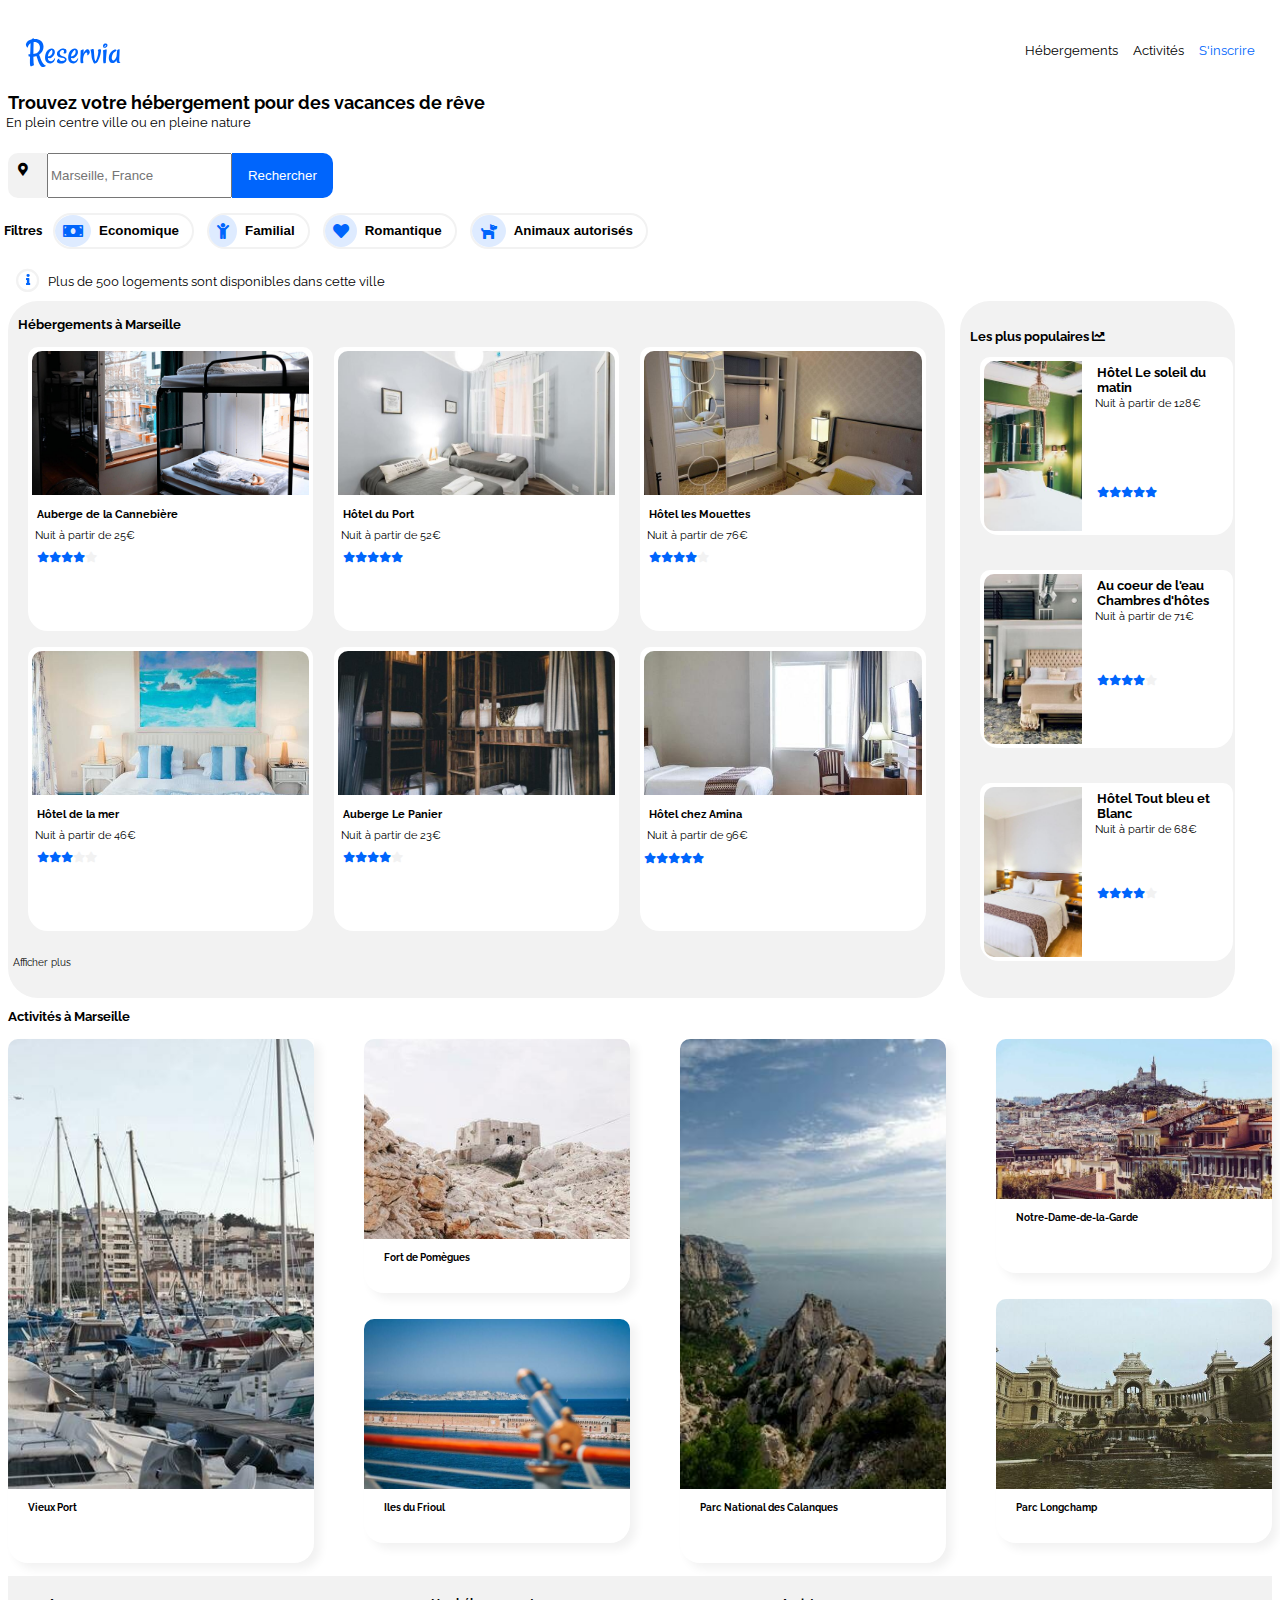
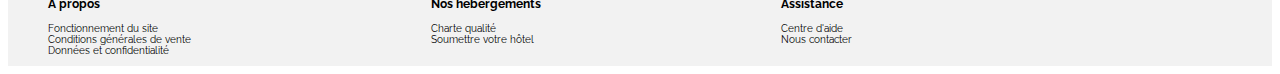
==== commit dd0526cf: "commit final" ====
--- a/index.html
+++ b/index.html
@@ -43,7 +43,7 @@
                     <i class="far fa-circle fa-stack-1x"></i>
                     <i class="fas fa-info fa-stack-1x"></i>
                 </span>
-                <p>Plus de 500 logements sont disponibles dans cette ville</p>
+				<p>Plus de 500 logements sont disponibles dans cette ville</p>
             </div>
 		
 		</nav>
--- a/reservia.css
+++ b/reservia.css
@@ -182,8 +182,10 @@
 
 .info p
 {
-    margin-top: 17px;
-}
+   margin: auto; 
+   margin-left: 0px;
+}
+
 .fa-info
 {
     color:#0065FC;
@@ -220,6 +222,7 @@
     margin-right: 10px;
     margin-left: 10px;
     column-gap: 25px;
+    width: auto;
 }
 #Cannebiere
 {
@@ -269,7 +272,6 @@
     width: 100%;
     margin-left: 10px;
     height: 300px;
-    
 }
 
 #cannebiere, #port, #mouettes, #mer, #panier, #amina
@@ -597,7 +599,7 @@
 }
 
 
-@media screen and (min-width: 1440px)
+@media screen and (min-width: 1441px)
 {
     body
     {
@@ -637,9 +639,13 @@
         width: auto;
     }
 
+    #Vieux, #Calanques
+    {
+        width: 25%;
+    }
     #Vieux_port, #calanques
     {
-        width: 17em;
+        width:fit-content;
     }
 
     #Vieux_port img, #calanques img
@@ -649,7 +655,7 @@
 
     #fort_iles, #garde_longchamp
     {
-        width: 12em;
+        width: 25%;
     }
 
     #Garde img
@@ -741,10 +747,14 @@
         width: auto;
     }
 
+    #Vieux, #Calanques
+    {
+        width: 25%;
+    }
 
     #Vieux_port, #calanques
     {
-        width:17em;
+        width: fit-content;
         height: 520px;
     }
 
@@ -757,7 +767,7 @@
 
     #fort_iles, #garde_longchamp
     {
-        width: 20%;
+        width: 25%;
     }
 
     #fort_iles img, #garde_lonchamp img
@@ -769,11 +779,13 @@
     #Garde img
     {
         height: 160px;
-    }
-}
-
-
-@media screen and (width: 1024px)
+        object-fit: cover;
+        width: 100%;
+    }
+}
+
+
+@media screen and (min-width: 1024px) and (max-width: 1200px)
 {
     body
     {
@@ -826,9 +838,14 @@
 
     }
 
+    #Vieux, #Calanques
+    {
+        width: 25%;
+    }
+
     #Vieux_port, #calanques
     {
-        width: 12em;
+        width: fit-content;
         height: 480px;
     }
 
@@ -840,7 +857,7 @@
 
     #fort_iles, #garde_longchamp
     {
-        width: 19%;
+        width: 25%;
     }
 
     #fort_iles img
@@ -877,7 +894,7 @@
     }
 }
 
-@media all and (device-width: 768px)
+@media all and (min-width: 768px) and (max-width: 1024px)
 {
     body
     {
@@ -892,6 +909,11 @@
     #hebergements
     {
         width: auto;
+    }
+
+    #logements
+    {
+        margin-left: 0px;
     }
 
     section 
@@ -962,12 +984,22 @@
         grid-column: 1;
         grid-row: 1;
         height: 250px;
-        margin-left: 40px;
+        margin-left: 1%;
+    }
+
+    #calanques
+    {
+        margin-left: 1%;
+    }
+
+    #Fort, #Iles
+    {
+        margin-left: 40%;
     }
 
     #Vieux_port, #calanques, #Fort, #Iles, #Garde, #Longchamp
     {
-        width: 12em;
+        width: 10em;
         height: 250px;
     }
 
@@ -1014,7 +1046,7 @@
     }
 }
 
-@media all and (max-device-width: 425px)
+@media all and (max-device-width:720px)
 {
     body
     {
@@ -1172,13 +1204,13 @@
     {
         width: 100%;
         display: grid;
-        grid-template-columns: 50% 50%;
+        grid-template-columns: 1fr 1fr;
         grid-template-rows: 100px 100px 100px 100px;
     }
 
     .filtres p
     {
-        font-size: medium;
+        font-size:medium;
         width: 100%;
         margin-left: 15px;
     }
@@ -1209,16 +1241,21 @@
 
     .cash, .child, .heart, .dog
     {
-        font-size: large;
-        width: 65%;
+        font-size: small;
+        width: 90%;
         margin-top: 15px;
         margin-left: 22px;
     }
 
+    .child
+    {
+        width: 74%;
+    }
+
     .money, .famille, .romantique, .animaux
     {
-        font-size: medium;
-        width: 100%;
+        font-size: small;
+        width: auto;
     }
     
     .info
@@ -1267,6 +1304,7 @@
     {
         width: 100%;
         height: 300px;
+        max-height: 100%;
     }
 
     #soleil, #eau, #blanc
@@ -1291,7 +1329,7 @@
 
     #starsB, #starsS
     {
-        padding-top: 80px;
+        padding-top:40px;
     }
 
     #text_water, #text_sun, #text_white
@@ -1425,6 +1463,7 @@
     #Vieux, #Calanques, #Dame, #Garde
     {
         height: 350px;
+        width: 95%;
     }
 
     #Vieux_port, #calanques
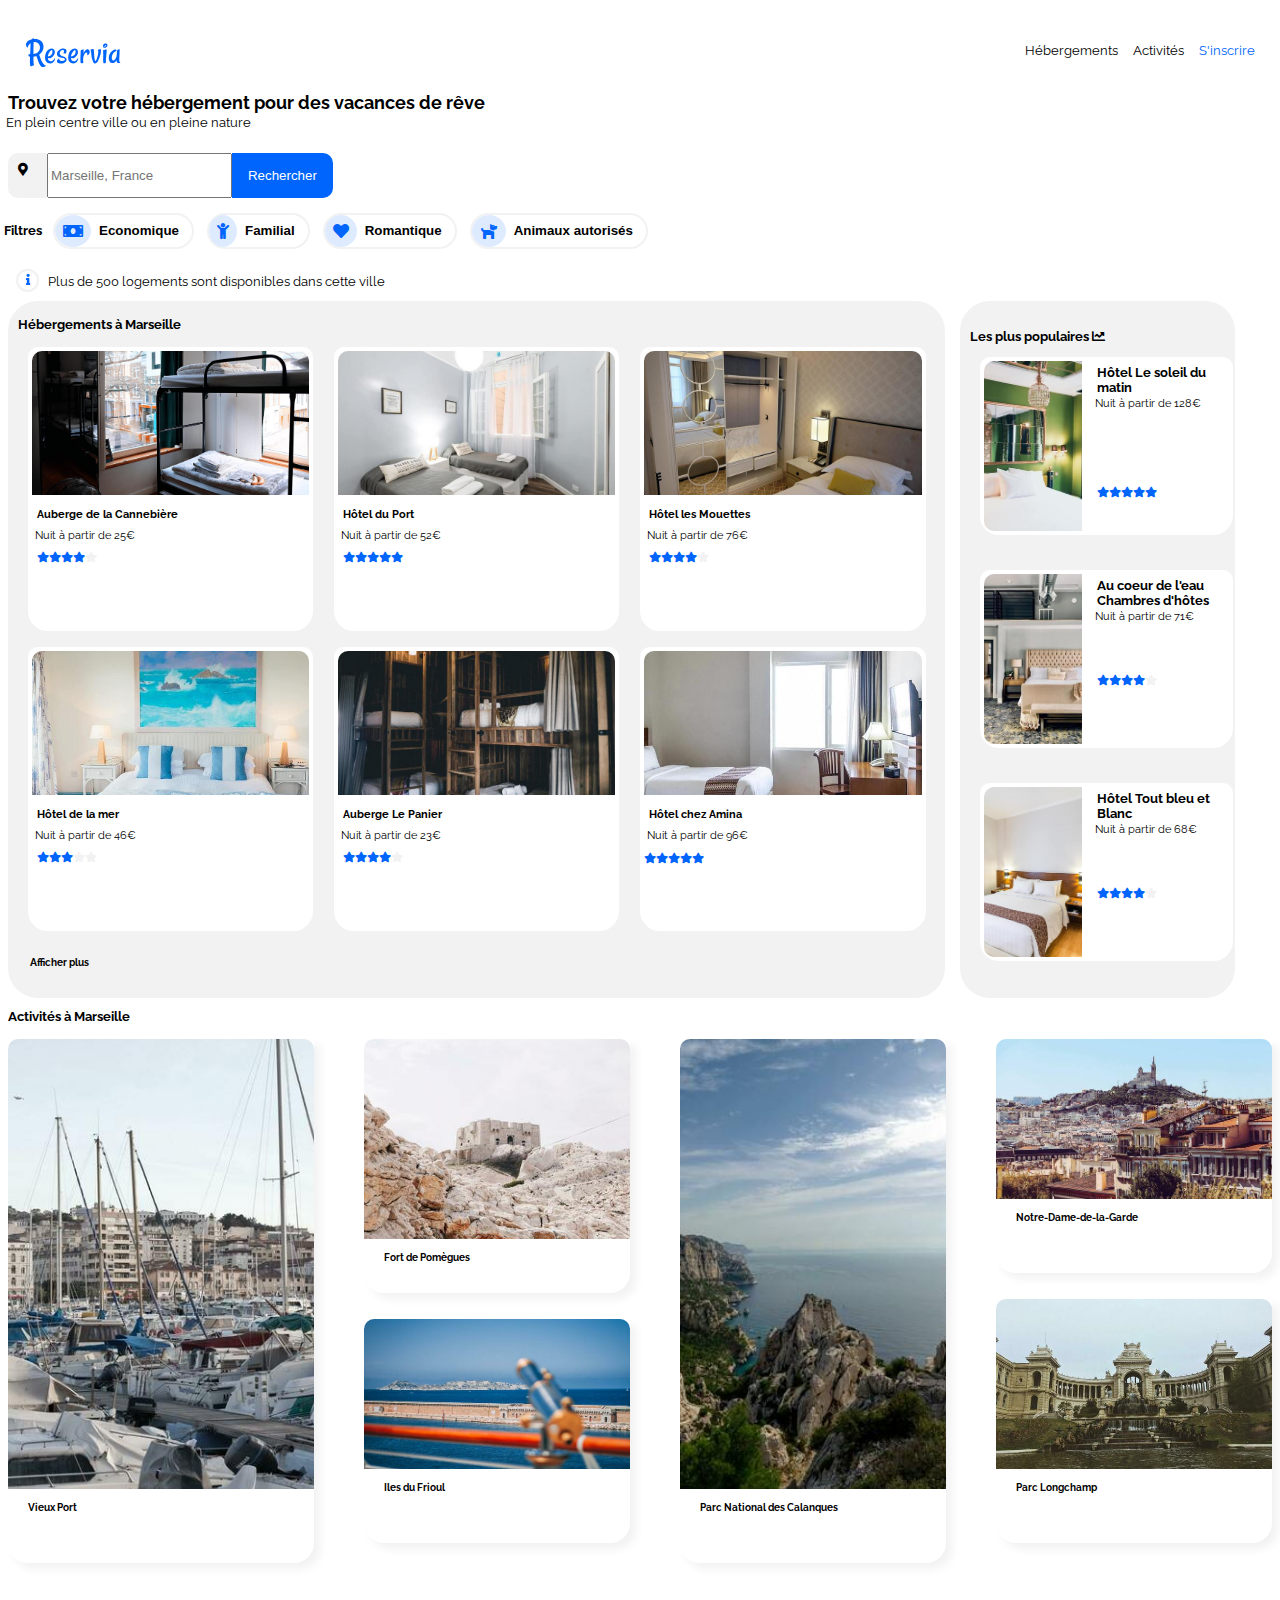
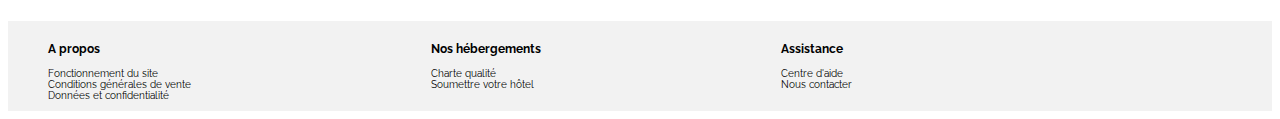
==== commit 79c2d7c1: "MaJ Finale" ====
--- a/index.html
+++ b/index.html
@@ -153,7 +153,7 @@
 						</a>
 					</div>
 				</div>
-				<div id="afficher"><a href="" target="blank">Afficher plus</a></div>
+				<div id="afficher"><a href="">Afficher plus</a></div>
 			</div>
 			<aside>
 				<div id="populaires">
--- a/reservia.css
+++ b/reservia.css
@@ -257,9 +257,10 @@
     font-size: x-small;
     text-decoration: none;
     color : black;
-    padding-left: 5px;
+    padding-left: 22px;
     padding-bottom: 10px;
     padding-top: 10px;
+    font-weight: bold;
 }
 
 .vignetteH
@@ -425,7 +426,7 @@
     display: flex;
     flex-wrap: wrap;
     justify-content: flex-start;
-    height: auto;
+    height: 575px;
     margin-bottom: 20px;
 }
 
@@ -433,6 +434,11 @@
 {
     font-size: x-small;
     padding-left: 20px;
+}
+
+.vignetteA
+{
+    height: auto;
 }
 
 #Vieux_port
@@ -447,19 +453,20 @@
     text-decoration: none;
     margin-right: 10px;
     margin-left: 0px;
-}
-
-#Vieux, #Calanques
-{
-    height: 450px;
+    height: auto;
 }
 
 #Vieux_port img, #calanques img
 {
     border-radius: 10px 10px 0px 0px;
-    height: 450px; 
+    height: 470px; 
     object-fit: cover;
     margin-right: 10px;
+}
+
+#Vieux_port_text, #calanques_text
+{
+    height: 520px;
 }
 
 #Fort
@@ -470,17 +477,22 @@
     border-bottom-left-radius: 20px;
     border-bottom-right-radius: 20px;
     font-size: small;
-    height: 250px;
     text-decoration: none;
     margin-right: 10px;
+    height: 250px;
+}
+
+#Fort_text
+{
+    height: 250px;
 }
 
 #Fort img
 {
     border-radius: 10px 10px 0px 0px;
-    height: 200px;
     object-fit: cover;
     margin-right: 10px;
+    height: 200px;
 }
 
 #Iles
@@ -528,6 +540,7 @@
     font-size: small;
     text-decoration: none;
     margin-right: 10px;
+    height: auto;
 }
 
 
@@ -645,7 +658,7 @@
     }
     #Vieux_port, #calanques
     {
-        width:fit-content;
+        width:auto;
     }
 
     #Vieux_port img, #calanques img
@@ -754,7 +767,7 @@
 
     #Vieux_port, #calanques
     {
-        width: fit-content;
+        width: auto;
         height: 520px;
     }
 
@@ -774,6 +787,16 @@
     {
         width:100%;
         object-fit: cover;
+    }
+
+    #Iles img 
+    {
+        height: 150px;
+    }
+
+    #Longchamp img
+    {
+        height: 170px;
     }
 
     #Garde img
@@ -845,7 +868,7 @@
 
     #Vieux_port, #calanques
     {
-        width: fit-content;
+        width: auto;
         height: 480px;
     }
 
@@ -1436,6 +1459,7 @@
         font-size: larger;
         display: flex;
         flex-direction: column;
+        height: auto;
     }
 
     #Activites h3
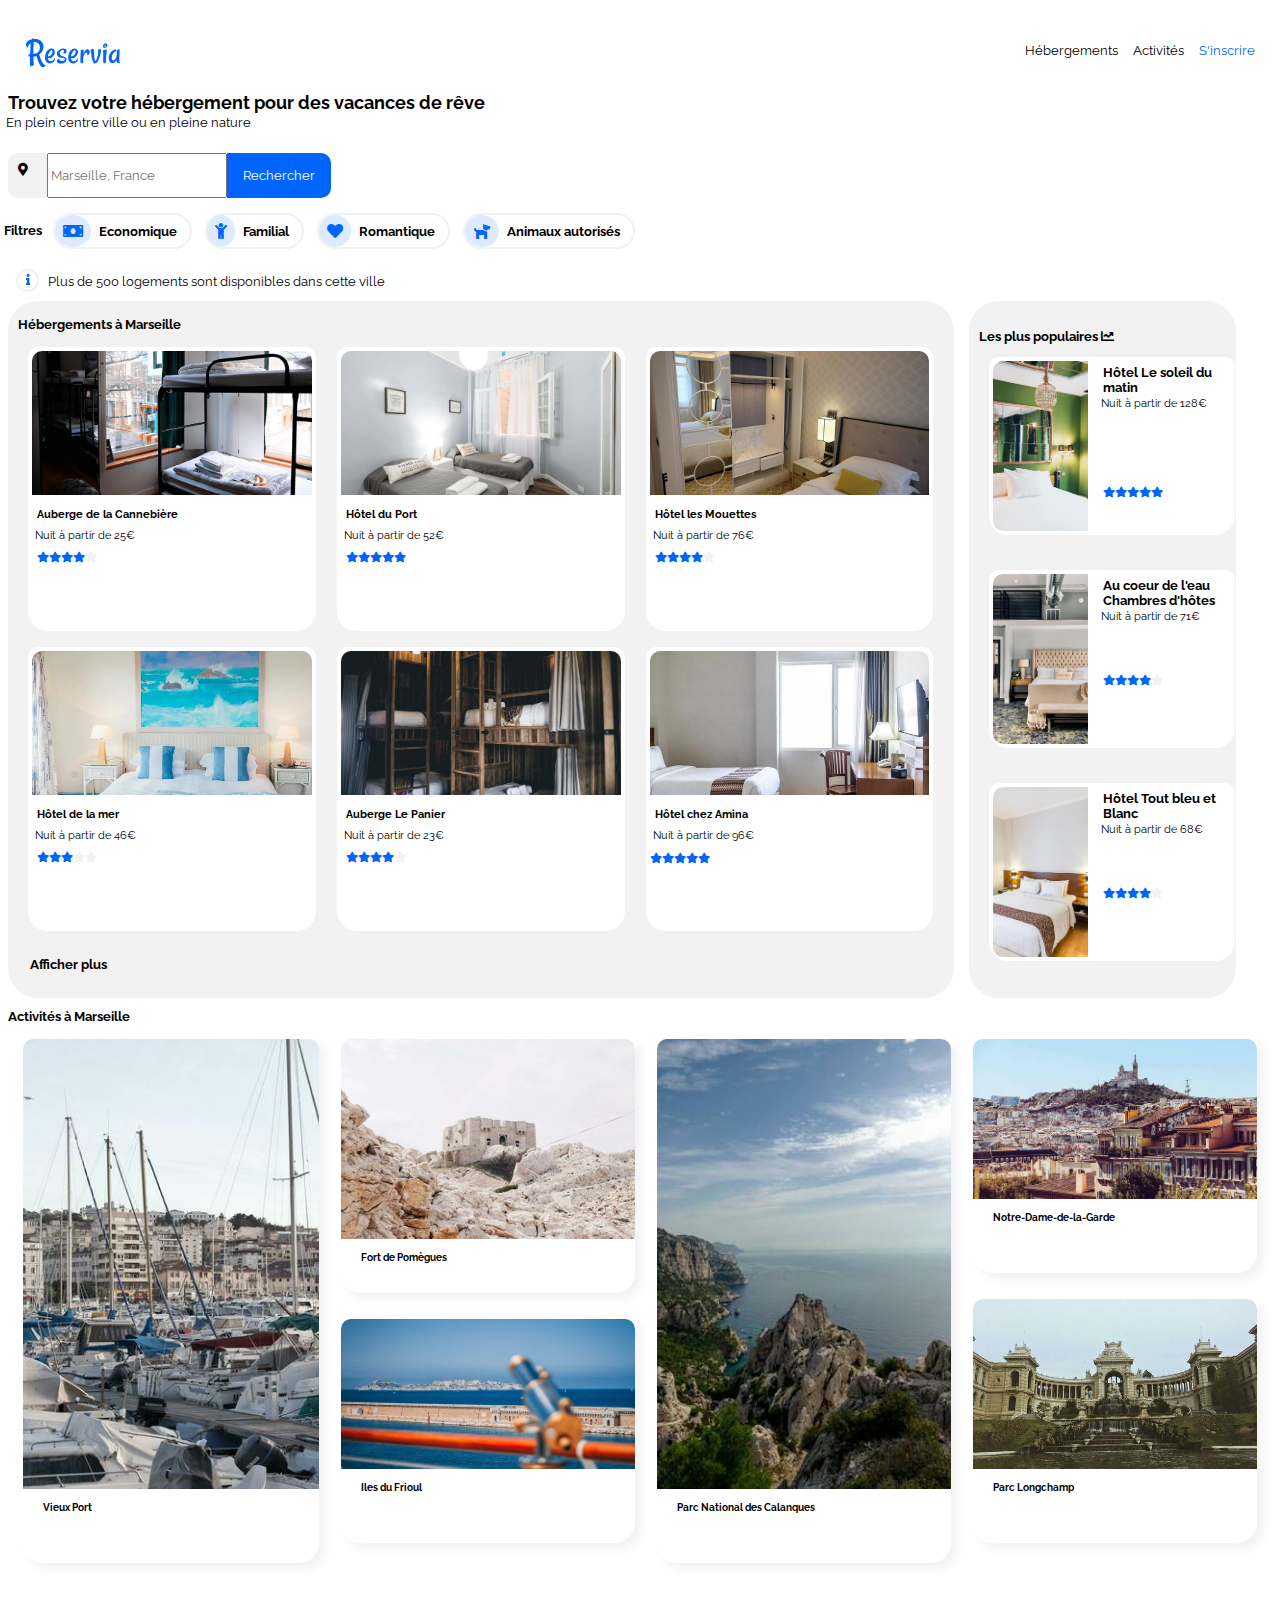
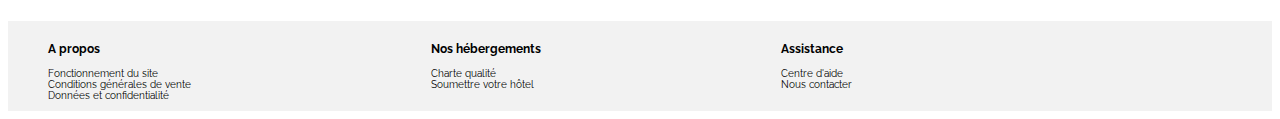
==== commit 3ba6b1c6: "MaJ soutenance" ====
--- a/index.html
+++ b/index.html
@@ -2,6 +2,7 @@
 <html lang=fr>
 	<head>
 		<meta charset="utf-8" />
+		<meta name="viewport" content="width=max-device-width, initial-scale=1.0">
 		<link rel="stylesheet" href="reservia.css"/>
 		<link rel="preconnect" href="https://fonts.gstatic.com">
 		<link href="https://fonts.googleapis.com/css2?family=Raleway&display=swap" rel="stylesheet">
@@ -12,14 +13,16 @@
 	<body>
 		<header>
 			<div class="Reservia_logo"><img src="images/logo/Reservia.svg" alt="Reservia" class= "titre"></div>
-				<ul>
-					<li class="menuH"><a href="#hebergements">Hébergements</a></li><!--Hébergements et activités ancres menant aux sections-->
-					<li class="menuA"><a href="#Activites">Activités</a></li>
-					<li class="inscription"><a href="#">S'inscrire</a></li>
-				</ul>
+				<nav>
+					<ul>
+						<li class="menuH"><a href="#hebergements">Hébergements</a></li><!--Hébergements et activités ancres menant aux sections-->
+						<li class="menuA"><a href="#Activites">Activités</a></li>
+						<li class="inscription"><a href="#">S'inscrire</a></li>
+					</ul>
+				</nav>
 		</header>
 
-		<nav>
+		<div class="find">
 			<h2>Trouvez votre hébergement pour des vacances de rêve</h2>
 			<p>En plein centre ville ou en pleine nature </p>
 
@@ -45,8 +48,7 @@
                 </span>
 				<p>Plus de 500 logements sont disponibles dans cette ville</p>
             </div>
-		
-		</nav>
+		</div>
 		<section>
 			<div id="hebergements">
 				<h2>Hébergements à Marseille</h2>
--- a/reservia.css
+++ b/reservia.css
@@ -92,7 +92,7 @@
 }
 
 
-nav p
+.find p
 {
     font-size: smaller;
     padding-top: 2px;
@@ -127,6 +127,12 @@
     background:#0065FC;
     border: 10px #0065FC solid;
     border-radius: 0px 10px 10px 0px;
+    font-family: 'Raleway';
+}
+
+.champs_recherche
+{
+    font-family: "Raleway";
 }
 
 .filtres, p, .cash, .child, .heart, .dog
@@ -137,6 +143,7 @@
     padding-right: 5px;
     justify-content:left;
     margin-right: 15px;
+    font-family: 'Raleway';
 }
 
 .filtres p
@@ -166,6 +173,7 @@
     background-color: white;
     border: 2px white solid;
     font-weight: bold;
+    font-family: "Raleway";
 }
 
 .filtres :hover
@@ -254,13 +262,13 @@
 
 #afficher
 {
-    font-size: x-small;
+    font-size: small;
     text-decoration: none;
     color : black;
     padding-left: 22px;
     padding-bottom: 10px;
     padding-top: 10px;
-    font-weight: bold;
+    font-weight: bolder;
 }
 
 .vignetteH
@@ -371,7 +379,8 @@
     width: 100%;
     font-size: small;
     text-decoration: none;
-    margin-inline-start: 20px;
+    margin-right: 20px;
+    margin-left: 20px;
 }
 
 #eau img, #soleil img, #blanc img
@@ -451,8 +460,8 @@
     font-size: small;
     width: 30%;
     text-decoration: none;
-    margin-right: 10px;
-    margin-left: 0px;
+    margin-left: 15px;
+    margin-right: 5px;
     height: auto;
 }
 
@@ -478,7 +487,8 @@
     border-bottom-right-radius: 20px;
     font-size: small;
     text-decoration: none;
-    margin-right: 10px;
+    margin-right: 5px;
+    margin-left: 17px;
     height: 250px;
 }
 
@@ -505,7 +515,8 @@
     font-size: small;
     height: 220px;
     text-decoration: none;
-    margin-right: 10px;
+    margin-right: 5px;
+    margin-left: 17px;
 }
 
 #Iles img
@@ -539,7 +550,8 @@
     width: 30%;
     font-size: small;
     text-decoration: none;
-    margin-right: 10px;
+    margin-right: 5px;
+    margin-left: 17px;
     height: auto;
 }
 
@@ -561,7 +573,8 @@
     border-bottom-right-radius: 20px;
     font-size: small;
     text-decoration: none;
-    margin-right: 0px;
+    margin-right: 15px;
+    margin-left: 17px;
     padding-left: 0px;
     height: 230px;
 }
@@ -584,7 +597,8 @@
     font-size: small;
     height: 240px;
     text-decoration: none;
-    margin-right: 0px;
+    margin-right: 15px;
+    margin-left: 17px;
 }
 
 #Longchamp img
@@ -1008,6 +1022,7 @@
         grid-row: 1;
         height: 250px;
         margin-left: 1%;
+        width: 100%;
     }
 
     #calanques
@@ -1015,14 +1030,9 @@
         margin-left: 1%;
     }
 
-    #Fort, #Iles
-    {
-        margin-left: 40%;
-    }
-
     #Vieux_port, #calanques, #Fort, #Iles, #Garde, #Longchamp
     {
-        width: 10em;
+        
         height: 250px;
     }
 
@@ -1033,34 +1043,49 @@
         object-fit: cover;
     }
 
+    #fort_iles, #garde_longchamp
+    {
+        width: 100%;
+    }
+
     #Pomegues
     {
         grid-column: 2;
         grid-row: 1;
+        width: 100%;
+        margin-left: 15px;
     }
 
     #frioul
     {
         grid-column: 3;
         grid-row: 1;
+        width: 100%;
+        margin-left: 15px;
     }
 
     #Calanques
     {
         grid-column: 1;
         grid-row: 2;
+        width: 100%;
+        margin-left: 10px;
     }
 
     #Dame
     {
         grid-column: 2;
         grid-row: 2;
+        margin-left: 25px;
+        width: 100%;
     }
 
     #longchamp
     {
         grid-column: 3;
         grid-row: 2;
+        margin-left: 25px;
+        width: 100%;
     }
 
     footer ul
@@ -1069,7 +1094,7 @@
     }
 }
 
-@media all and (max-device-width:720px)
+@media all and (max-width:720px)
 {
     body
     {
@@ -1158,18 +1183,18 @@
         color: #0065FC;
     }
 
-    nav
+    .find
     {
         margin-top: 150px;
     }
 
-    nav h2
+    .find h2
     {
         font-size: medium;
         margin-left: 10px;
     }
 
-    nav p
+    .find p
     {
         margin-top: 10px;
         margin-left: 15px;
@@ -1181,10 +1206,10 @@
         background: #F2F2F2;
         font-size: 1.7em;
         padding-top: 16px;
-        padding-left: 20px;
+        padding-left: 10px;
         border: 10px #F2F2F2 solid;
         border-radius: 30px 0px 0px 30px;
-        width: 5%;
+        width: 10%;
         height: 65px;
     }
 
@@ -1195,14 +1220,14 @@
     font-size: small;
     margin-top: 45px;
     width: 100%;
-    font-size: medium;
+    font-size: small;
     margin-left: 5px;
     }
 
     .champs_recherche
     {
-        width: 57%;
-        font-size: medium;
+        width: 75%;
+        font-size: small;
         height: 100px;
         border: 2px #F2F2F2 solid;
     }
@@ -1217,9 +1242,9 @@
         background:#0065FC;
         border: 10px #0065FC solid;
         border-radius: 16px 16px 16px 16px;
-        width: 10%;
+        width: 20%;
         height: 100px;
-        font-size: medium; 
+        font-size: small; 
         display: block;
     }
 
@@ -1301,7 +1326,7 @@
 
     #populaires
     {
-        width: auto;
+        width: 100%;
         margin-left: 0px;
         margin-right: 5px;
     }
@@ -1320,7 +1345,7 @@
 
     #populaires h3 i
     {
-        padding-left: 60%;
+        padding-left: 10%;
     }
 
     .vignetteP
@@ -1340,24 +1365,32 @@
     {
         height: 250px;
         object-fit: cover;
-        width: 35%;
+        width: 40%;
     }
 
     #blanc img
     {
         height: 250px;
-        width: 46%;
+        width: 40%;
         object-fit: cover;
     }
 
-    #starsB, #starsS
-    {
-        padding-top:40px;
+    #starsB
+    {
+        padding-top:115px;
+    }
+
+    #starsS{
+        padding-top: 100px;
+    }
+    
+    #starsE{
+        padding-top: 120px;
     }
 
     #text_water, #text_sun, #text_white
     {
-        font-size: large;
+        font-size: x-small;
         padding-left: 20px;
         height: auto;
         width: 80%;
@@ -1393,7 +1426,7 @@
         margin-left: 5px;
         margin-right: 5px;
         margin-top: 5px;
-        font-size: large;
+        font-size: small;
         border: 5px solid white;
         height: 400px;
     }
@@ -1406,7 +1439,7 @@
 
     #cannebiere_text, #port_text, #mouettes_text, #mer_text, #panier_text
     {
-        font-size: larger;
+        font-size: small;
         height: 400px;
     }
 
@@ -1429,20 +1462,20 @@
 
     #stars, #starsP, #starsM, #starsMer, #starspanier
     {
-        font-size: large;
+        font-size: small;
         margin-top: 5px;
     }
 
     #starsA
     {
-        font-size: large;
+        font-size: small;
         padding-left: 5px;
         margin-top: 5px;
     }
 
     #afficher
     {
-        font-size: large;
+        font-size: small;
         padding-left: 15px;
         margin-top: 30px;
     }
@@ -1455,8 +1488,8 @@
 
     #Activites
     {
-        width: auto;
-        font-size: larger;
+        width: 100%;
+        font-size: small;
         display: flex;
         flex-direction: column;
         height: auto;
@@ -1471,7 +1504,7 @@
     {
         border-radius: 20px 20px 20px 20px;
         height: 350px;
-        width: 95%;
+        width: 100%;
         margin-top: 20px;
         margin-bottom: 20px;
         margin-left: 17px;
@@ -1479,15 +1512,20 @@
 
     #Vieux_port_text, #Fort_text, #Iles_text, #calanques_text, #garde_text, #longchamp_text
     {
-        font-size: larger;
+        font-size: smaller;
         height: 350px;
         width: 100%;
     }
 
-    #Vieux, #Calanques, #Dame, #Garde
+    #Vieux, #Calanques
     {
         height: 350px;
         width: 95%;
+    }
+
+    #Dame, #Garde
+    {
+        width: 100%;
     }
 
     #Vieux_port, #calanques
@@ -1506,7 +1544,7 @@
 
     #fort_iles, #garde_longchamp
     {
-        width: 100%;
+        width: 95%;
         margin: 0;
     }
 
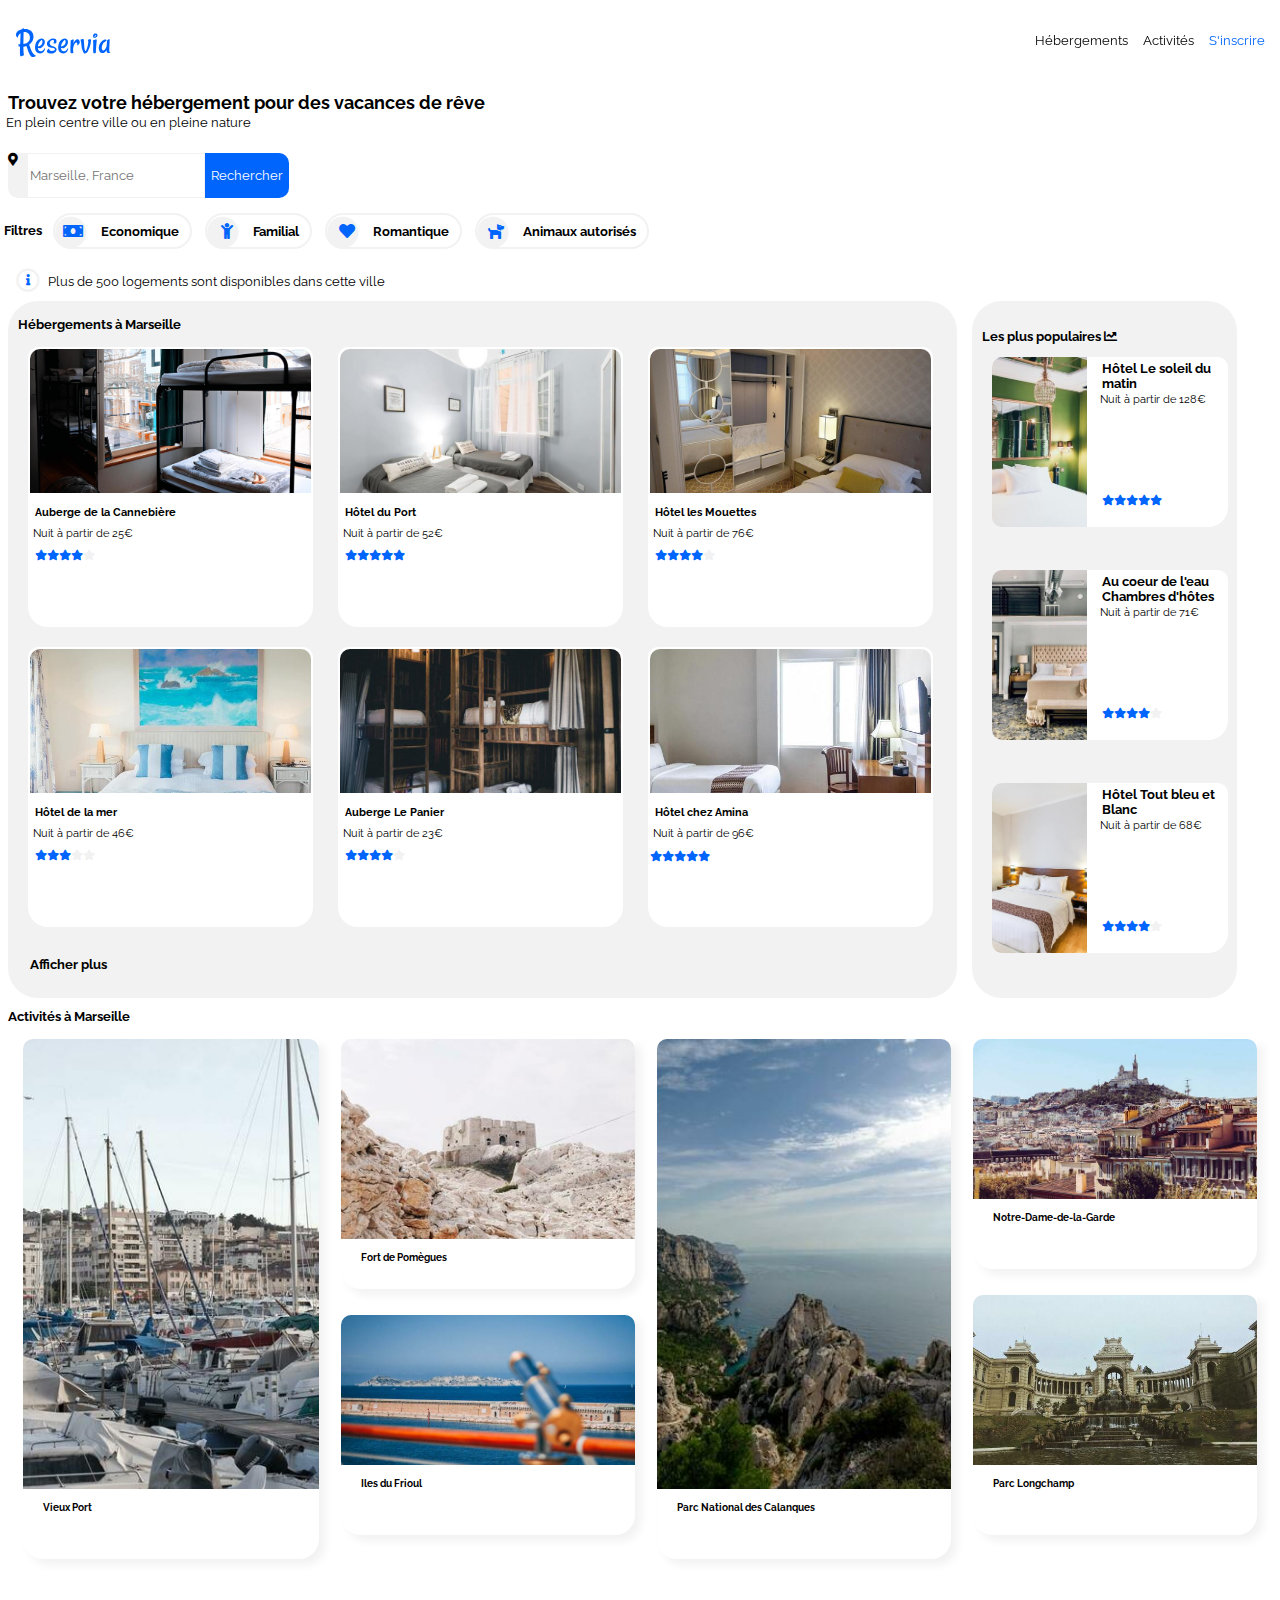
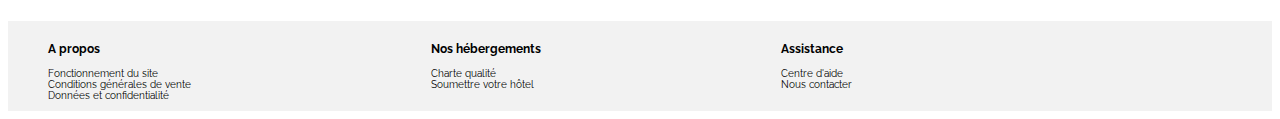
==== commit a9fe0211: "modif soutenance 2" ====
--- a/index.html
+++ b/index.html
@@ -34,10 +34,10 @@
 				<br/>
 				<div class="filtres">
 						<p>Filtres</p>
-						<div class="cash"><i class="fas fa-money-bill"></i><input type="button" value="Economique" class="money"></div>
-						<div class="child"><i class="fas fa-child"></i><input type="button" value="Familial" class="famille"></div>
-						<div class="heart"><i class="fas fa-heart"></i><input type="button" value="Romantique" class="romantique"></div>
-						<div class="dog"><i class="fas fa-dog"></i><input type="button" value="Animaux autorisés" class="animaux"></div>
+						<div class="cash"><span class="fa-stack fa-1x"><i class="fas fa-circle fa-stack-1x"></i><i class="fas fa-money-bill fa-stack-1x"></i></span><input type="button" value="Economique" class="money"></div>
+						<div class="child"><span class="fa-stack fa-1x"><i class="fas fa-circle fa-stack-1x"></i><i class="fas fa-child fa-stack"></i></span><input type="button" value="Familial" class="famille"></div>
+						<div class="heart"><span class="fa-stack fa-1x"><i class="fas fa-circle fa-stack-1x"></i><i class="fas fa-heart fa-stack"></i></span><input type="button" value="Romantique" class="romantique"></div>
+						<div class="dog"><span class="fa-stack fa-1x"><i class="fas fa-circle fa-stack-1x"></i><i class="fas fa-dog fa-stack"></i></span><input type="button" value="Animaux autorisés" class="animaux"></div>
 				</div>
 			</form>
 			<br/>
--- a/reservia.css
+++ b/reservia.css
@@ -12,9 +12,9 @@
     padding-left: 15px;
     width: 100%;
     background-color: white;
-    border: 10px white solid;
     border-radius: 10px 10px 10px 10px;
     padding-top: 20px;
+    z-index: 1;
 }
 
 header
@@ -39,8 +39,8 @@
     top:0;
     right: 0;
     background-color:white;
-    border: 10px white solid;
     border-radius: 10px 10px 10px 10px;
+    z-index: 1;
 }
 
 header li
@@ -103,7 +103,6 @@
 {
     background: #F2F2F2;
     font-size: small;
-    border: 10px #F2F2F2 solid;
     border-radius: 10px 0px 0px 10px;
     width:1.5%;
 }
@@ -125,14 +124,15 @@
 {
     color: white;
     background:#0065FC;
-    border: 10px #0065FC solid;
     border-radius: 0px 10px 10px 0px;
     font-family: 'Raleway';
+    border: none;
 }
 
 .champs_recherche
 {
     font-family: "Raleway";
+    border: 1px solid #F2F2F2;
 }
 
 .filtres, p, .cash, .child, .heart, .dog
@@ -153,12 +153,40 @@
     margin-top: -5px;
 }
 
+
+.filtres .fa-circle
+{
+    font-size: 2em;
+    text-align: left;
+    margin-top: 1px;
+}
+
 .filtres .fa-money-bill, .fa-child, .fa-heart, .fa-dog
 {
     color:#0065FC;
-    background-color: #DEEBFF; 
-    border: 8px #DEEBFF solid;
     border-radius: 50%; 
+    text-align: start;
+    padding-left: 8px;
+}
+
+.fa-dog
+{
+    margin-bottom: 5px;
+    margin-left: 2px;
+}
+
+.fa-child
+
+{
+    margin-left: 6px;
+    margin-bottom: 3px;
+}
+
+.fa-heart
+{
+    text-align: start;
+    padding-bottom: 3px;
+    margin-left: 4px;
 }
 
 .cash, .child, .heart, .dog
@@ -171,7 +199,7 @@
 .money, .famille, .romantique, .animaux
 {
     background-color: white;
-    border: 2px white solid;
+    border: none;
     font-weight: bold;
     font-family: "Raleway";
 }
@@ -274,7 +302,6 @@
 .vignetteH
 {
     background-color: white;
-    border: 2px white solid;
     border-radius: 10px 10px 20px 20px;
     font-size: small;
     text-decoration: none;
@@ -374,13 +401,12 @@
 #eau, #soleil, #blanc
 {
     background-color: white;
-    border: 4px white solid;
-    border-radius: 10px 10px 20px 19px;
     width: 100%;
     font-size: small;
     text-decoration: none;
     margin-right: 20px;
     margin-left: 20px;
+    border-radius: 10px 10px 20px 19px;
 }
 
 #eau img, #soleil img, #blanc img
@@ -409,15 +435,18 @@
     margin-top: 4px;
 }
 
+#text_sun, #text_water, #text_white
+{
+    position: relative;
+    z-index: 0;
+}
+
 #starsE, #starsS, #starsB
 {
     color: #0065FC;
-    padding-top: 40px;
-}
-
-#starsS, #starsB
-{
-    padding-top: 65px;
+    position: absolute;
+    z-index: 0;
+    bottom: 20px;
 }
 
 .stars_blank_b
@@ -454,7 +483,6 @@
 {
     background-color: white;
     box-shadow: 6px 6px 10px #F2F2F2;
-    border-bottom: 4px white solid;
     border-bottom-left-radius: 20px;
     border-bottom-right-radius: 20px;
     font-size: small;
@@ -475,14 +503,13 @@
 
 #Vieux_port_text, #calanques_text
 {
-    height: 520px;
+    height: auto;
 }
 
 #Fort
 {
     background-color: white;
     box-shadow: 6px 6px 10px #F2F2F2;
-    border-bottom: 4px white solid;
     border-bottom-left-radius: 20px;
     border-bottom-right-radius: 20px;
     font-size: small;
@@ -509,7 +536,6 @@
 {
     background-color: white;
     box-shadow: 6px 6px 10px #F2F2F2;
-    border-bottom: 4px white solid;
     border-bottom-left-radius: 20px;
     border-bottom-right-radius: 20px;
     font-size: small;
@@ -544,7 +570,6 @@
 {
     background-color: white;
     box-shadow: 6px 6px 10px #F2F2F2;
-    border-bottom: 4px white solid;
     border-bottom-left-radius: 20px;
     border-bottom-right-radius: 20px;
     width: 30%;
@@ -568,7 +593,6 @@
 {
     background-color: white;
     box-shadow: 6px 6px 10px #F2F2F2;
-    border-bottom: 4px white solid;
     border-bottom-left-radius: 20px;
     border-bottom-right-radius: 20px;
     font-size: small;
@@ -591,7 +615,6 @@
 {
     background-color: white;
     box-shadow: 6px 6px 10px #F2F2F2;
-    border-bottom: 4px white solid;
     border-bottom-left-radius: 20px;
     border-bottom-right-radius: 20px;
     font-size: small;
@@ -1204,19 +1227,17 @@
     .fa-map-marker-alt
     {
         background: #F2F2F2;
-        font-size: 1.7em;
+        font-size: large;
         padding-top: 16px;
         padding-left: 10px;
-        border: 10px #F2F2F2 solid;
         border-radius: 30px 0px 0px 30px;
         width: 10%;
-        height: 65px;
     }
 
     .rechercher
     {
     display: flex;
-    height: 100px;
+    height: 75px;
     font-size: small;
     margin-top: 45px;
     width: 100%;
@@ -1226,9 +1247,9 @@
 
     .champs_recherche
     {
-        width: 75%;
+        width: 85%;
         font-size: small;
-        height: 100px;
+        height: 75px;
         border: 2px #F2F2F2 solid;
     }
     .bouton_rechercher
@@ -1240,10 +1261,10 @@
     {
         color: white;
         background:#0065FC;
-        border: 10px #0065FC solid;
+        border: none;
         border-radius: 16px 16px 16px 16px;
-        width: 20%;
-        height: 100px;
+        width: 30%;
+        height: 75px;
         font-size: small; 
         display: block;
     }
@@ -1375,17 +1396,14 @@
         object-fit: cover;
     }
 
-    #starsB
-    {
-        padding-top:115px;
-    }
-
-    #starsS{
-        padding-top: 100px;
-    }
-    
-    #starsE{
-        padding-top: 120px;
+    #starsB, #starsE
+    {
+        top: 160px;
+    }
+
+    #starsS
+    {
+        top: 200px;
     }
 
     #text_water, #text_sun, #text_white
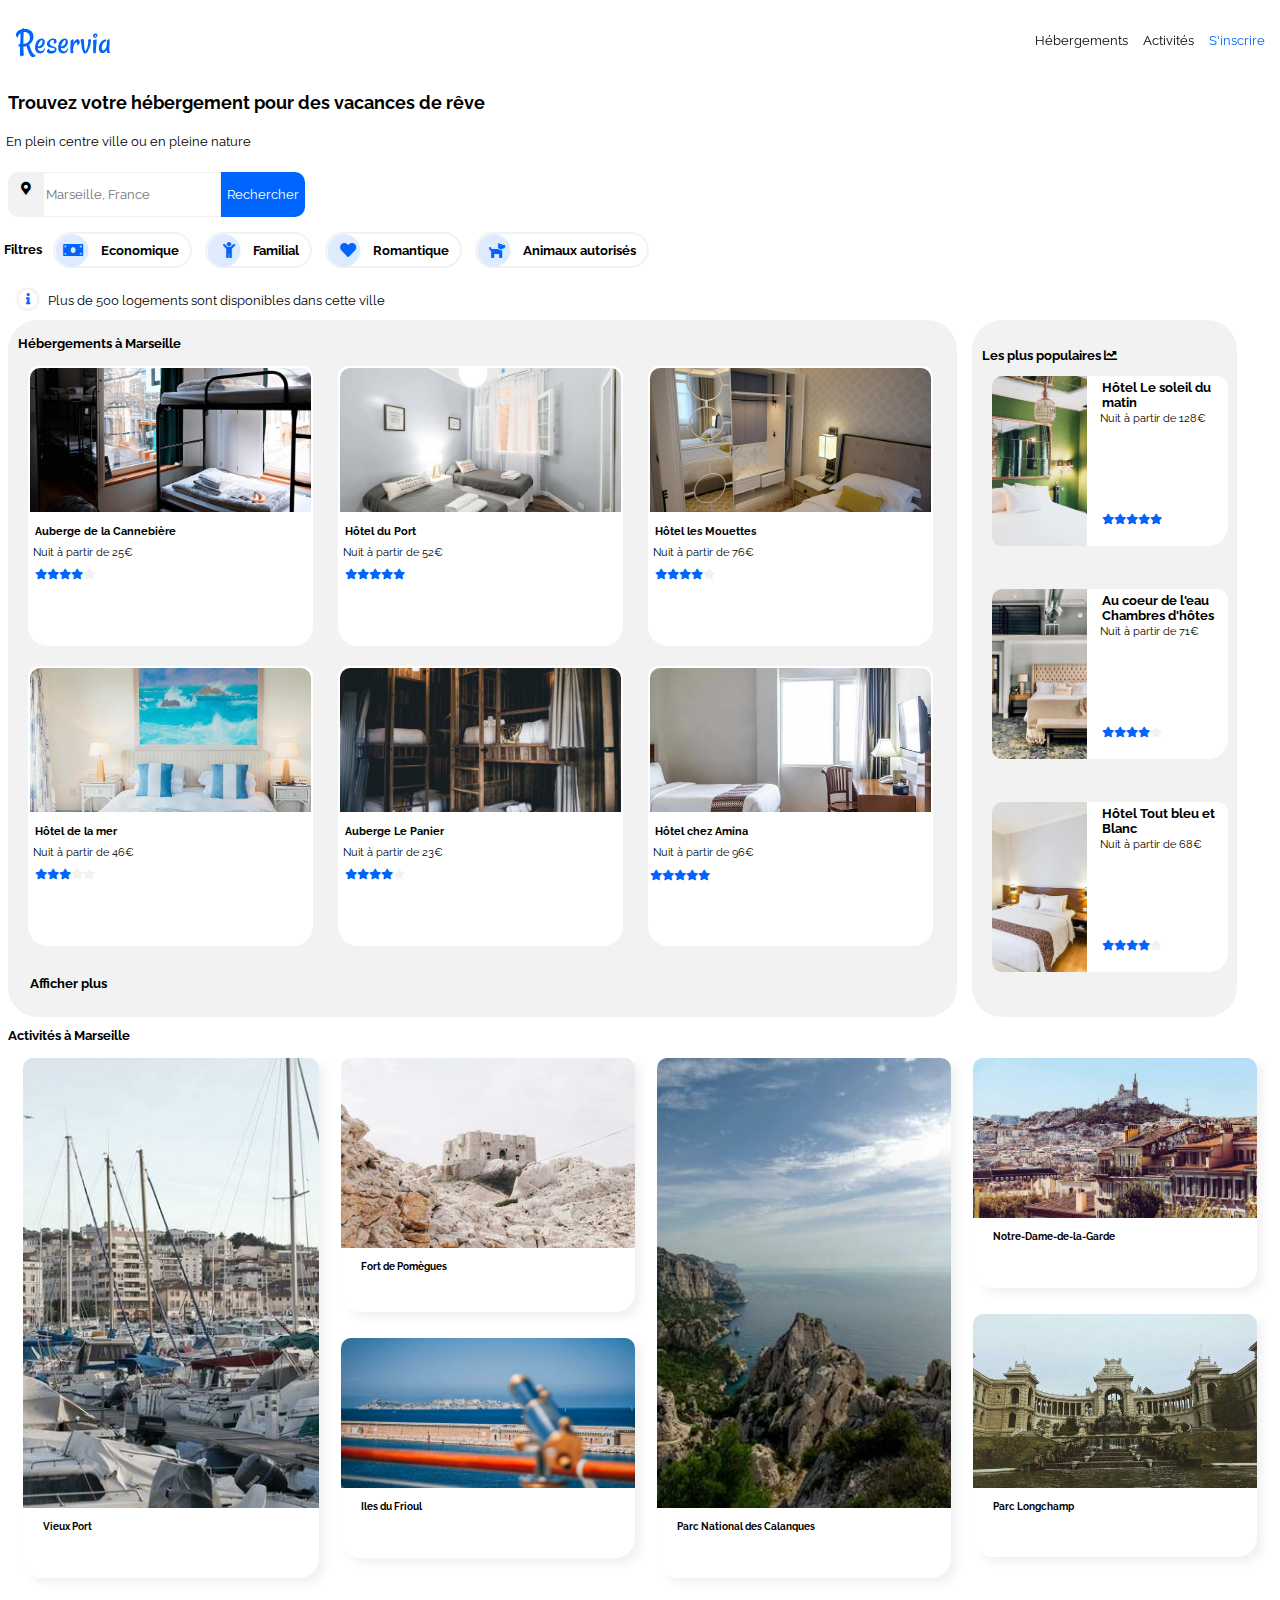
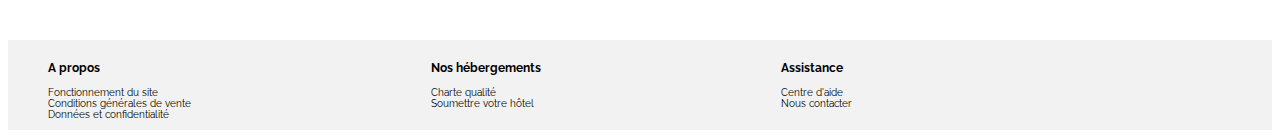
==== commit 0a84b437: "maj finale" ====
--- a/index.html
+++ b/index.html
@@ -24,6 +24,7 @@
 
 		<div class="find">
 			<h2>Trouvez votre hébergement pour des vacances de rêve</h2>
+		</br>
 			<p>En plein centre ville ou en pleine nature </p>
 
 			<form method="post" action="traitement.php">
--- a/reservia.css
+++ b/reservia.css
@@ -104,7 +104,9 @@
     background: #F2F2F2;
     font-size: small;
     border-radius: 10px 0px 0px 10px;
-    width:1.5%;
+    width:35px;
+    text-align:center;
+    padding-top: 10px;
 }
 
 .rechercher
@@ -156,9 +158,10 @@
 
 .filtres .fa-circle
 {
-    font-size: 2em;
+    font-size: 2.1em;
     text-align: left;
     margin-top: 1px;
+    color: #DEEBFF;
 }
 
 .filtres .fa-money-bill, .fa-child, .fa-heart, .fa-dog
@@ -172,13 +175,13 @@
 .fa-dog
 {
     margin-bottom: 5px;
-    margin-left: 2px;
+    margin-left: 3px;
 }
 
 .fa-child
 
 {
-    margin-left: 6px;
+    margin-left: 8px;
     margin-bottom: 3px;
 }
 
@@ -186,7 +189,7 @@
 {
     text-align: start;
     padding-bottom: 3px;
-    margin-left: 4px;
+    margin-left: 5px;
 }
 
 .cash, .child, .heart, .dog
@@ -231,9 +234,9 @@
     font-size: 0.7em;
 }
 
-.fa-circle
-{
-    color: #F2F2F2;
+.info .fa-circle
+{
+    color: #f3f3f3;
     font-size: 1.5em;
 }
 
@@ -503,7 +506,7 @@
 
 #Vieux_port_text, #calanques_text
 {
-    height: auto;
+    height: 545px;
 }
 
 #Fort
@@ -516,12 +519,7 @@
     text-decoration: none;
     margin-right: 5px;
     margin-left: 17px;
-    height: 250px;
-}
-
-#Fort_text
-{
-    height: 250px;
+    height: 258px;
 }
 
 #Fort img
@@ -529,7 +527,7 @@
     border-radius: 10px 10px 0px 0px;
     object-fit: cover;
     margin-right: 10px;
-    height: 200px;
+    height: 190px;
 }
 
 #Iles
@@ -539,7 +537,7 @@
     border-bottom-left-radius: 20px;
     border-bottom-right-radius: 20px;
     font-size: small;
-    height: 220px;
+    height: 240px;
     text-decoration: none;
     margin-right: 5px;
     margin-left: 17px;
@@ -548,7 +546,7 @@
 #Iles img
 {
     border-radius: 10px 10px 0px 0px;
-    height: 170px;
+    height: 165px;
     object-fit: cover;
     margin-right: 10px;
 }
@@ -600,13 +598,13 @@
     margin-right: 15px;
     margin-left: 17px;
     padding-left: 0px;
-    height: 230px;
+    height: 243px;
 }
 
 #Garde img
 {
     border-radius: 10px 10px 0px 0px;
-    height:180px; 
+    height:170px; 
     object-fit: cover;
     margin-right: 0px;
 }
@@ -618,7 +616,7 @@
     border-bottom-left-radius: 20px;
     border-bottom-right-radius: 20px;
     font-size: small;
-    height: 240px;
+    height: 255px;
     text-decoration: none;
     margin-right: 15px;
     margin-left: 17px;
@@ -629,7 +627,7 @@
     border-radius: 10px 10px 0px 0px;
     object-fit: cover;
     width: 100%;
-    height: 190px;
+    height: 180px;
     margin-right: 0px;
 }
 
@@ -815,6 +813,16 @@
         height: 450px;
     }
 
+    #Fort
+    {
+        height: 254px;
+    }
+
+    #Iles
+    {
+        height: 220px;
+    }
+
     #fort_iles, #garde_longchamp
     {
         width: 25%;
@@ -831,9 +839,19 @@
         height: 150px;
     }
 
+    #Longchamp
+    {
+        height: 243px;
+    }
+
     #Longchamp img
     {
-        height: 170px;
+        height: 174px;
+    }
+
+    #Garde
+    {
+        height: 230px;
     }
 
     #Garde img
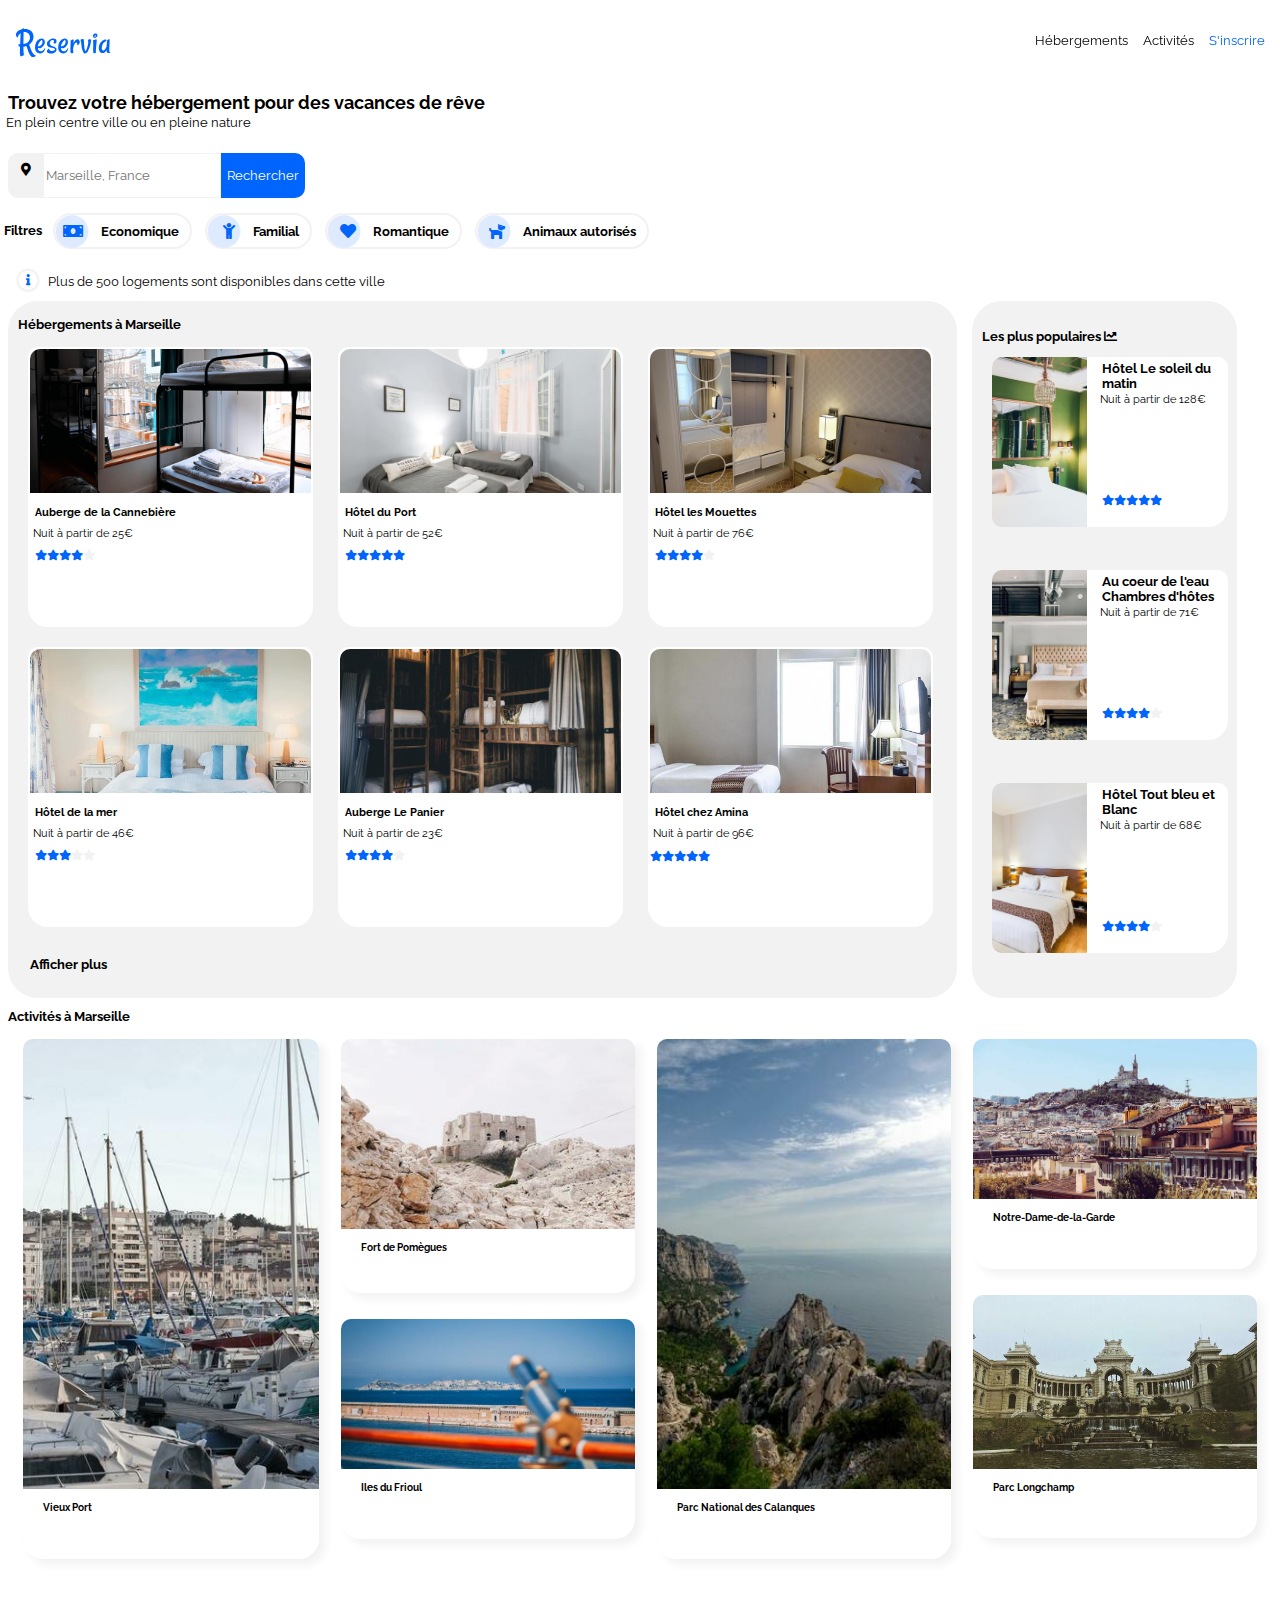
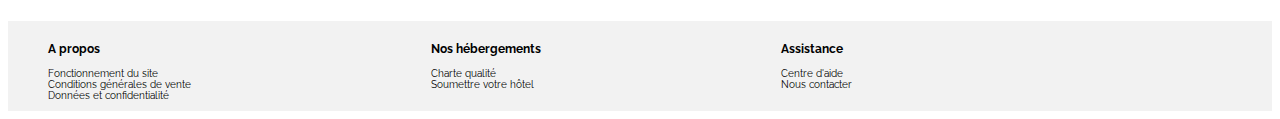
==== commit 96c74430: "maj" ====
--- a/index.html
+++ b/index.html
@@ -24,7 +24,6 @@
 
 		<div class="find">
 			<h2>Trouvez votre hébergement pour des vacances de rêve</h2>
-		</br>
 			<p>En plein centre ville ou en pleine nature </p>
 
 			<form method="post" action="traitement.php">
